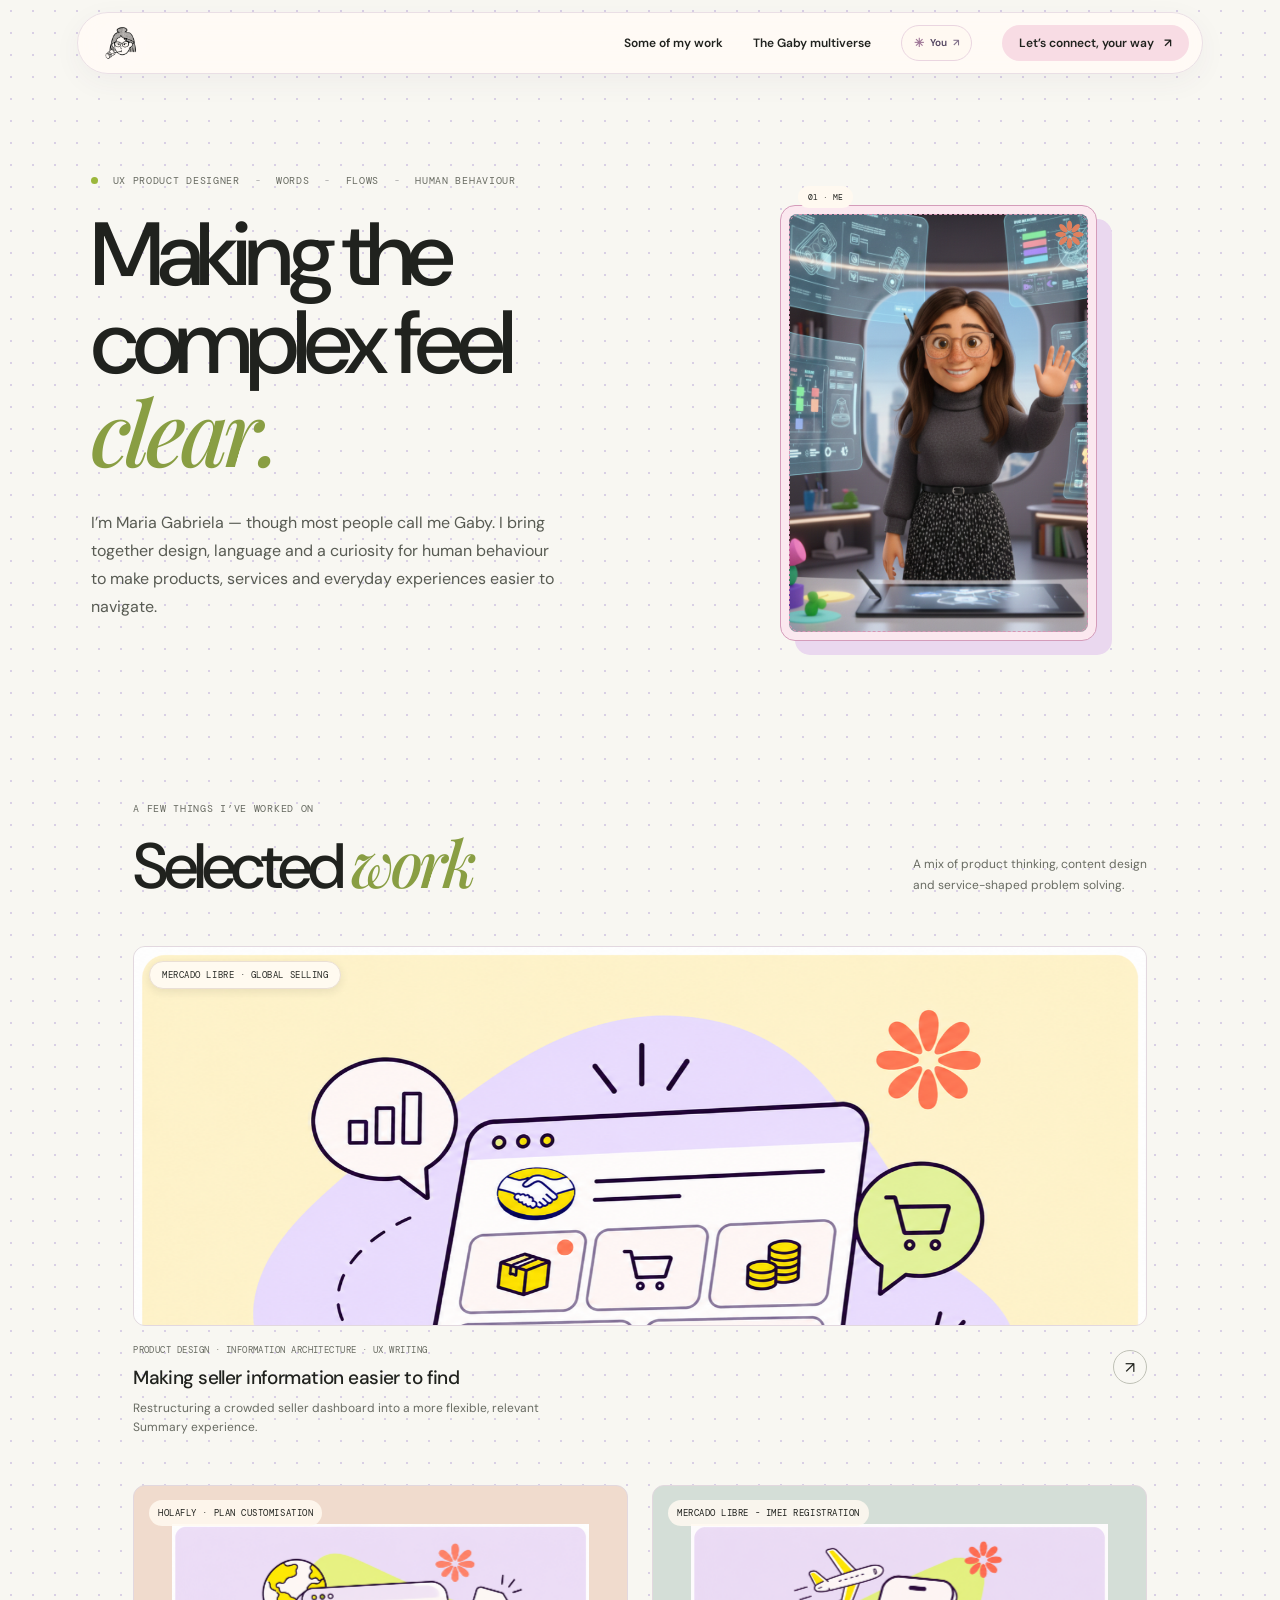
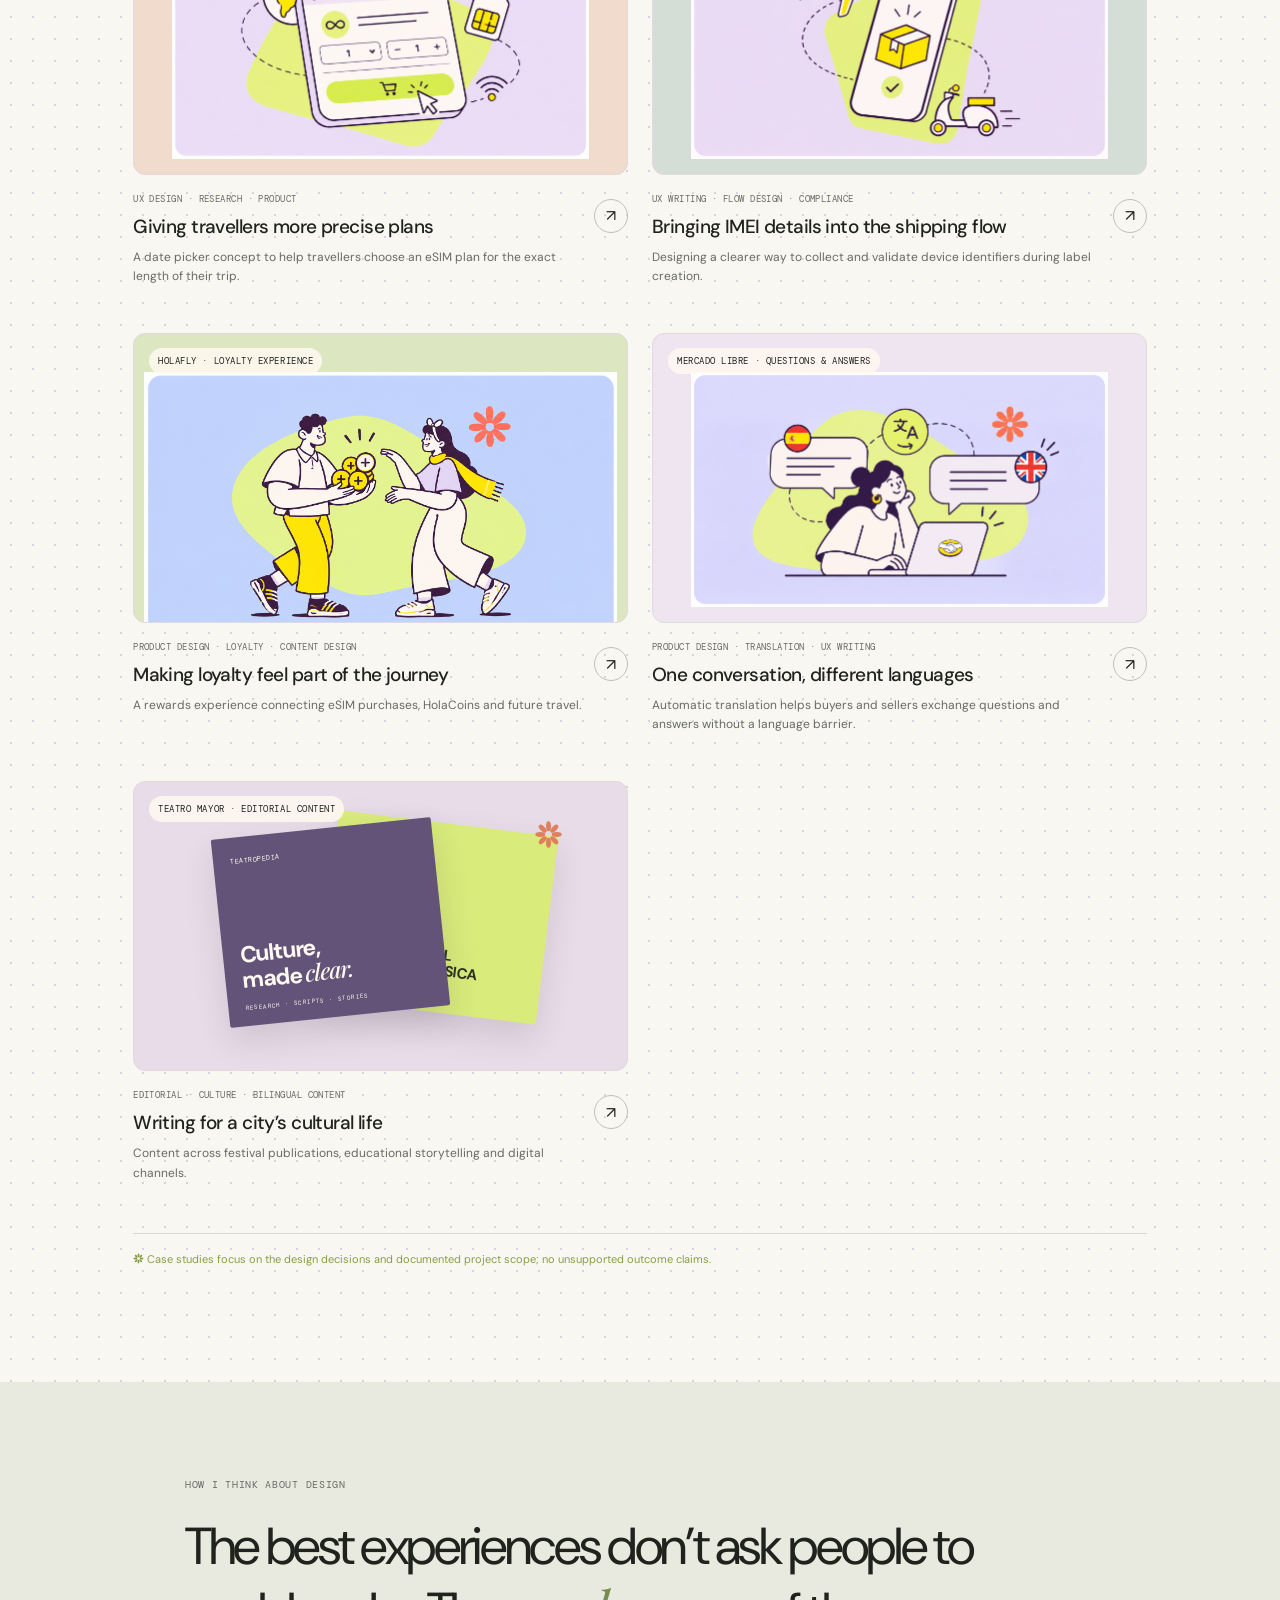
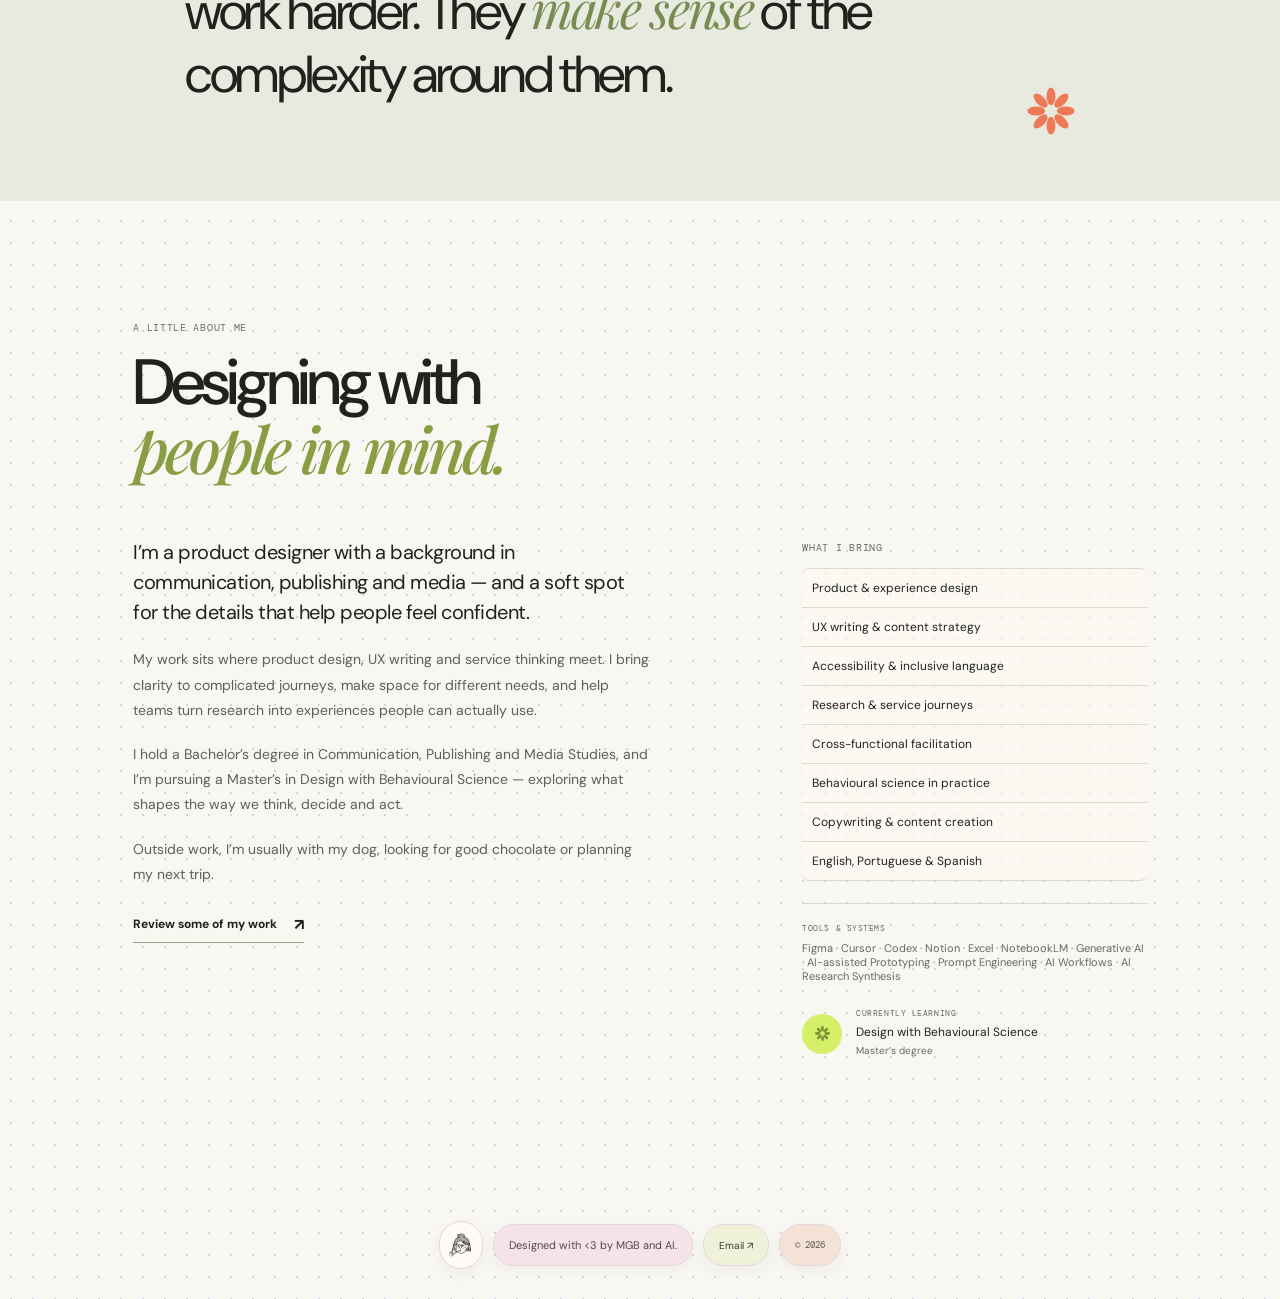
==== index.html @ 6daeef90 "Add files via upload" ====
<!doctype html>
<html lang="en">
<head>
  <meta charset="utf-8">
  <meta name="viewport" content="width=device-width, initial-scale=1">
  <meta name="theme-color" content="#f5f4ef">
  <meta name="description" content="A portfolio exploring thoughtful products, services and experiences through design, language and human behaviour.">
  <title>Maria Gabriela Bonilla Amador — Product Designer</title>
  <link rel="preconnect" href="https://fonts.googleapis.com">
  <link rel="preconnect" href="https://fonts.gstatic.com" crossorigin>
  <link href="https://fonts.googleapis.com/css2?family=DM+Mono:wght@400;500&family=DM+Sans:wght@400;500;600;700&family=Playfair+Display:ital,wght@0,500;0,600;1,500;1,600&display=swap" rel="stylesheet">
  <link rel="stylesheet" href="styles.css">
  <link rel="stylesheet" href="portfolio-overrides.css">
  <link rel="stylesheet" href="case-studies.css">
  <link rel="stylesheet" href="editorial.css">
  <link rel="stylesheet" href="visitor.css">
</head>
<body class="portfolio-page">
  <a class="skip-link" href="#main">Skip to content</a>
  <header class="site-header">
    <a class="wordmark wordmark-image" href="#top" aria-label="Portfolio home"><img src="assets/photo-notion.png" alt=""></a>
    <nav aria-label="Main navigation">
      <a href="#work">Some of my work</a>
      
      <a href="cv.html">The Gaby multiverse</a>
      <button class="visitor-name-control" id="visitor-name-control" type="button" aria-haspopup="dialog" aria-controls="visitor-name-dialog" aria-label="Change your cursor name, currently You"><span aria-hidden="true">✳</span><span id="visitor-name-nav">You</span><span class="visitor-edit-icon" aria-hidden="true">↗</span></button>
      <button class="nav-contact" type="button">Let’s connect, your way <span aria-hidden="true">↗</span></button>
    </nav>
  </header>

  <main id="main">
    <section class="hero" id="top" aria-labelledby="hero-title">
      <div class="hero-copy">
        <p class="eyebrow"><span class="status-dot"></span> UX product designer <span class="eyebrow-sep">-</span> Words <span class="eyebrow-sep">-</span> Flows <span class="eyebrow-sep">-</span> Human behaviour</p>
        <h1 id="hero-title">Making the<br>complex feel <em>clear.</em></h1>
        <p class="hero-intro">I’m Maria Gabriela — though most people call me Gaby. I bring together design, language and a curiosity for human behaviour to make products, services and everyday experiences easier to navigate.</p>
      </div>
      <div class="hero-art" role="button" aria-label="Reveal floating words across Gaby’s portrait" tabindex="0">
        <div class="portrait-frame"><img src="assets/profile.png" alt="Gaby, illustrated in her design workspace"><span class="portrait-word-layer" aria-hidden="true"></span><span class="portrait-index">01 · ME</span></div>
        <span class="portrait-spark"><svg class="flower-mark" viewBox="0 0 24 24" aria-hidden="true" focusable="false"><ellipse cx="12" cy="5.2" rx="2.05" ry="4.1"/><ellipse cx="12" cy="5.2" rx="2.05" ry="4.1" transform="rotate(45 12 12)"/><ellipse cx="12" cy="5.2" rx="2.05" ry="4.1" transform="rotate(90 12 12)"/><ellipse cx="12" cy="5.2" rx="2.05" ry="4.1" transform="rotate(135 12 12)"/><ellipse cx="12" cy="5.2" rx="2.05" ry="4.1" transform="rotate(180 12 12)"/><ellipse cx="12" cy="5.2" rx="2.05" ry="4.1" transform="rotate(225 12 12)"/><ellipse cx="12" cy="5.2" rx="2.05" ry="4.1" transform="rotate(270 12 12)"/><ellipse cx="12" cy="5.2" rx="2.05" ry="4.1" transform="rotate(315 12 12)"/></svg></span>
      </div>
    </section>

    <section class="work section-wrap" id="work" aria-labelledby="work-title">
      <div class="section-heading"><div><p class="eyebrow">A few things I’ve worked on</p><h2 id="work-title">Selected <em>work</em></h2></div><p class="section-note">A mix of product thinking, content design<br>and service-shaped problem solving.</p></div>
      <div class="project-grid">
        <div class="project-featured-wrap">
<div class="project-visual visual-meli"><span class="visual-label visual-label-meli">MERCADO LIBRE · GLOBAL SELLING</span><div class="summary-image-scroll" role="region" tabindex="0" aria-label="Scrollable preview of the Mercado Libre Summary dashboard"><img src="assets/previous-work/summary-new.png" alt="Illustration of a Mercado Libre seller dashboard and shipping summary" draggable="false"></div></div>
          <a class="project-card project-featured" href="summary.html" aria-label="Read the Summary in Global Selling case study">
            <div class="project-meta"><div><p class="project-type">PRODUCT DESIGN · INFORMATION ARCHITECTURE · UX WRITING</p><h3>Making seller information easier to find</h3></div><span class="arrow-circle" aria-hidden="true">↗</span></div>
            <p class="project-summary">Restructuring a crowded seller dashboard into a more flexible, relevant Summary experience.</p>
          </a>
        </div>
        <a class="project-card" href="date-picker.html" aria-label="Read the Holafly date picker case study">
          <div class="project-visual visual-2 project-image"><span class="visual-label">HOLAFLY · PLAN CUSTOMISATION</span><img src="assets/previous-work/date-picker-new.png" alt="Holafly date picker concept with flexible trip length selection"></div>
          <div class="project-meta"><div><p class="project-type">UX DESIGN · RESEARCH · PRODUCT</p><h3>Giving travellers more precise plans</h3></div><span class="arrow-circle" aria-hidden="true">↗</span></div>
          <p class="project-summary">A date picker concept to help travellers choose an eSIM plan for the exact length of their trip.</p>
        </a>
        <a class="project-card" href="imei-registration.html" aria-label="Read the IMEI registration case study">
          <div class="project-visual visual-3 project-image"><span class="visual-label">MERCADO LIBRE - IMEI REGISTRATION</span><img src="assets/previous-work/envios-en-movimiento-ux-writing.png" alt="Illustration of a Mercado Libre shipment moving by plane and scooter"></div>
          <div class="project-meta"><div><p class="project-type">UX WRITING · FLOW DESIGN · COMPLIANCE</p><h3>Bringing IMEI details into the shipping flow</h3></div><span class="arrow-circle" aria-hidden="true">↗</span></div>
          <p class="project-summary">Designing a clearer way to collect and validate device identifiers during label creation.</p>
        </a>
        <a class="project-card" href="travel-club.html" aria-label="Read the Holafly Travel Club case study">
<div class="project-visual visual-4 project-image"><span class="visual-label">HOLAFLY · LOYALTY EXPERIENCE</span><img src="assets/previous-work/loyalty-program-new.png" alt="Holafly Travel Club loyalty experience"></div>
          <div class="project-meta"><div><p class="project-type">PRODUCT DESIGN · LOYALTY · CONTENT DESIGN</p><h3>Making loyalty feel part of the journey</h3></div><span class="arrow-circle" aria-hidden="true">↗</span></div>
          <p class="project-summary">A rewards experience connecting eSIM purchases, HolaCoins and future travel.</p>
        </a>
        <a class="project-card" href="questions.html" aria-label="Read the Mercado Libre Questions and Answers case study"><div class="project-visual visual-5 project-image"><span class="visual-label">MERCADO LIBRE · QUESTIONS &amp; ANSWERS</span><img src="assets/previous-work/questions-new.png" alt="Illustration of a multilingual Mercado Libre conversation"></div><div class="project-meta"><div><p class="project-type">PRODUCT DESIGN · TRANSLATION · UX WRITING</p><h3>One conversation, different languages</h3></div><span class="arrow-circle" aria-hidden="true">↗</span></div><p class="project-summary">Automatic translation helps buyers and sellers exchange questions and answers without a language barrier.</p></a>
        <a class="project-card" href="teatro-mayor.html" aria-label="Read the Teatro Mayor editorial and publications case study">
          <div class="project-visual visual-editorial project-image"><span class="visual-label">TEATRO MAYOR · EDITORIAL CONTENT</span><div class="editorial-stack"><div class="editorial-page page-back"><span>V BOGOTÁ</span><b>FESTIVAL<br>INTERNACIONAL<br>DE MÚSICA CLÁSICA</b><small>BOGOTÁ · 2021</small></div><div class="editorial-page page-front"><span>TEATROPEDIA</span><strong>Culture,<br>made <em>clear.</em></strong><small>RESEARCH · SCRIPTS · STORIES</small></div></div><span class="editorial-spark"><svg class="flower-mark" viewBox="0 0 24 24" aria-hidden="true" focusable="false"><ellipse cx="12" cy="5.2" rx="2.05" ry="4.1"/><ellipse cx="12" cy="5.2" rx="2.05" ry="4.1" transform="rotate(45 12 12)"/><ellipse cx="12" cy="5.2" rx="2.05" ry="4.1" transform="rotate(90 12 12)"/><ellipse cx="12" cy="5.2" rx="2.05" ry="4.1" transform="rotate(135 12 12)"/><ellipse cx="12" cy="5.2" rx="2.05" ry="4.1" transform="rotate(180 12 12)"/><ellipse cx="12" cy="5.2" rx="2.05" ry="4.1" transform="rotate(225 12 12)"/><ellipse cx="12" cy="5.2" rx="2.05" ry="4.1" transform="rotate(270 12 12)"/><ellipse cx="12" cy="5.2" rx="2.05" ry="4.1" transform="rotate(315 12 12)"/></svg></span></div>
          <div class="project-meta"><div><p class="project-type">EDITORIAL · CULTURE · BILINGUAL CONTENT</p><h3>Writing for a city’s cultural life</h3></div><span class="arrow-circle" aria-hidden="true">↗</span></div>
          <p class="project-summary">Content across festival publications, educational storytelling and digital channels.</p>
        </a>
      </div>
      <p class="work-footnote"><span><svg class="flower-mark" viewBox="0 0 24 24" aria-hidden="true" focusable="false"><ellipse cx="12" cy="5.2" rx="2.05" ry="4.1"/><ellipse cx="12" cy="5.2" rx="2.05" ry="4.1" transform="rotate(45 12 12)"/><ellipse cx="12" cy="5.2" rx="2.05" ry="4.1" transform="rotate(90 12 12)"/><ellipse cx="12" cy="5.2" rx="2.05" ry="4.1" transform="rotate(135 12 12)"/><ellipse cx="12" cy="5.2" rx="2.05" ry="4.1" transform="rotate(180 12 12)"/><ellipse cx="12" cy="5.2" rx="2.05" ry="4.1" transform="rotate(225 12 12)"/><ellipse cx="12" cy="5.2" rx="2.05" ry="4.1" transform="rotate(270 12 12)"/><ellipse cx="12" cy="5.2" rx="2.05" ry="4.1" transform="rotate(315 12 12)"/></svg> Case studies focus on the design decisions and documented project scope; no unsupported outcome claims.</p>
    </section>

    <section class="manifesto" aria-label="Design approach"><div class="manifesto-inner"><p class="eyebrow">How I think about design</p><p class="manifesto-quote">The best experiences don’t ask people to work harder. They <em>make sense</em> of the complexity around them.</p><div class="manifesto-mark"><svg class="flower-mark" viewBox="0 0 24 24" aria-hidden="true" focusable="false"><ellipse cx="12" cy="5.2" rx="2.05" ry="4.1"/><ellipse cx="12" cy="5.2" rx="2.05" ry="4.1" transform="rotate(45 12 12)"/><ellipse cx="12" cy="5.2" rx="2.05" ry="4.1" transform="rotate(90 12 12)"/><ellipse cx="12" cy="5.2" rx="2.05" ry="4.1" transform="rotate(135 12 12)"/><ellipse cx="12" cy="5.2" rx="2.05" ry="4.1" transform="rotate(180 12 12)"/><ellipse cx="12" cy="5.2" rx="2.05" ry="4.1" transform="rotate(225 12 12)"/><ellipse cx="12" cy="5.2" rx="2.05" ry="4.1" transform="rotate(270 12 12)"/><ellipse cx="12" cy="5.2" rx="2.05" ry="4.1" transform="rotate(315 12 12)"/></svg></div></div></section>

    <section class="about section-wrap" id="about" aria-labelledby="about-title">
      <div class="about-top"><p class="eyebrow">A little about me</p><h2 id="about-title">Designing with<br><em>people in mind.</em></h2></div>
      <div class="about-content"><div class="about-copy"><p class="about-lead">I’m a product designer with a background in communication, publishing and media — and a soft spot for the details that help people feel confident.</p><p>My work sits where product design, UX writing and service thinking meet. I bring clarity to complicated journeys, make space for different needs, and help teams turn research into experiences people can actually use.</p><p>I hold a Bachelor’s degree in Communication, Publishing and Media Studies, and I’m pursuing a Master’s in Design with Behavioural Science — exploring what shapes the way we think, decide and act.</p><p>Outside work, I’m usually with my dog, looking for good chocolate or planning my next trip.</p><a class="text-link" href="#work">Review some of my work <span aria-hidden="true">↗</span></a></div><div class="about-aside"><p class="eyebrow">What I bring</p><ul><li>Product &amp; experience design</li><li>UX writing &amp; content strategy</li><li>Accessibility &amp; inclusive language</li><li>Research &amp; service journeys</li><li>Cross-functional facilitation</li><li>Behavioural science in practice</li><li>Copywriting &amp; content creation</li><li>English, Portuguese &amp; Spanish</li></ul><div class="toolkit"><span class="eyebrow">Tools &amp; systems</span><p>Figma · Cursor · Codex · Notion · Excel · NotebookLM · Generative AI · AI-assisted Prototyping · Prompt Engineering · AI Workflows · AI Research Synthesis</p></div><div class="education-note"><span class="education-icon"><svg class="flower-mark" viewBox="0 0 24 24" aria-hidden="true" focusable="false"><ellipse cx="12" cy="5.2" rx="2.05" ry="4.1"/><ellipse cx="12" cy="5.2" rx="2.05" ry="4.1" transform="rotate(45 12 12)"/><ellipse cx="12" cy="5.2" rx="2.05" ry="4.1" transform="rotate(90 12 12)"/><ellipse cx="12" cy="5.2" rx="2.05" ry="4.1" transform="rotate(135 12 12)"/><ellipse cx="12" cy="5.2" rx="2.05" ry="4.1" transform="rotate(180 12 12)"/><ellipse cx="12" cy="5.2" rx="2.05" ry="4.1" transform="rotate(225 12 12)"/><ellipse cx="12" cy="5.2" rx="2.05" ry="4.1" transform="rotate(270 12 12)"/><ellipse cx="12" cy="5.2" rx="2.05" ry="4.1" transform="rotate(315 12 12)"/></svg></span><div class="education-copy"><span class="eyebrow">Currently learning</span><p>Design with Behavioural Science<br><small>Master’s degree</small></p></div></div></div></div>
    </section>

  </main>
  <footer class="site-footer"><a class="wordmark wordmark-image" href="#top" aria-label="Gaby Bonilla home"><img src="assets/photo-notion.png" alt=""></a><p>Designed with &lt;3 by MGB and AI.</p><div class="footer-links"><a href="mailto:gabonilla1594@gmail.com">Email ↗</a></div><span class="copyright">© 2026</span></footer>
  <dialog class="visitor-name-dialog" id="visitor-name-dialog" aria-labelledby="visitor-name-title">
    <button class="visitor-dialog-close" type="button" aria-label="Close name settings">×</button>
    <p class="eyebrow">Make this space yours</p><h2 id="visitor-name-title">What should your cursor say?</h2>
    <form id="visitor-name-form">
      <label for="visitor-name-input">Name or nickname</label>
      <input id="visitor-name-input" name="visitorName" type="text" maxlength="24" autocomplete="nickname" placeholder="You">
      <p class="visitor-name-note" id="visitor-name-note">This name is saved only in this browser. Other visitors won’t see it.</p>
      <div class="visitor-dialog-actions"><button class="visitor-reset" id="visitor-name-reset" type="button">Use “You”</button><button class="visitor-save" type="submit">Save name <span aria-hidden="true">↗</span></button></div>
    </form>
  </dialog>
  <div class="visitor-cursor-trail" id="visitor-cursor-trail" aria-hidden="true"></div>
  <div class="visitor-cursor" id="visitor-cursor" aria-hidden="true">
    <svg class="visitor-cursor-spark" viewBox="0 0 24 28" focusable="false"><path d="M3.5 2v20l5.2-5.1 3.6 8.1 3.3-1.5-3.5-7.9 7.7-.4L3.5 2Z"/></svg>
    <svg class="visitor-cursor-hand" viewBox="0 0 24 28" focusable="false" aria-hidden="true"><path d="M8.1 13.2V4.5a1.9 1.9 0 0 1 3.8 0v6.2a1.8 1.8 0 0 1 3 .9 1.8 1.8 0 0 1 2.8 1.2 1.8 1.8 0 0 1 2.8 1.5v3.1a7.3 7.3 0 0 1-7.3 7.3h-2.1a6.5 6.5 0 0 1-5.6-3.2l-3-5a1.8 1.8 0 0 1 3-1.9l2.6 3.1v-4.5Z"/></svg>
    <span class="visitor-cursor-label" id="visitor-cursor-label">You</span>
  </div>
  <script src="contact-hub.js" defer></script><script src="visitor-cursor.js" defer></script>
  <script src="portrait-notes.js" defer></script>
</body>
</html>
---- styles.css ----
:root{--paper:#f5f4ef;--ink:#20221e;--muted:#686b62;--line:#d9d9d0;--lime:#d6ef69;--orange:#ed7956;--serif:'Playfair Display',Georgia,serif;--sans:'DM Sans',Arial,sans-serif;--mono:'DM Mono',monospace}*{box-sizing:border-box}html{scroll-behavior:smooth}body{margin:0;background:var(--paper);color:var(--ink);font-family:var(--sans);-webkit-font-smoothing:antialiased}a{color:inherit;text-decoration:none}.skip-link{position:absolute;top:-60px;left:20px;background:var(--ink);color:white;padding:12px;z-index:9}.skip-link:focus{top:12px}.site-header{height:84px;padding:0 7.1%;display:flex;align-items:center;justify-content:space-between;border-bottom:1px solid var(--line)}.wordmark{font-size:27px;font-weight:700;letter-spacing:-2px}.wordmark span{color:#9bb73b}.site-header nav{display:flex;gap:40px;align-items:center;font-size:12px;font-weight:600}.site-header nav a{transition:opacity .2s}.site-header nav a:hover,.footer-links a:hover{opacity:.58}.nav-contact{border:1px solid var(--ink);border-radius:30px;padding:11px 17px}.nav-contact span{margin-left:7px}.hero{min-height:660px;padding:106px 7.1% 0;position:relative;display:grid;grid-template-columns:1.05fr .95fr;align-items:center;overflow:hidden}.hero-copy{position:relative;z-index:2;padding-bottom:64px}.eyebrow{font:10px var(--mono);letter-spacing:.07em;text-transform:uppercase;margin:0 0 24px;color:var(--muted)}.status-dot{display:inline-block;width:7px;height:7px;border-radius:50%;background:#9bb73b;margin:0 8px 0 0}.eyebrow-sep{margin:0 8px;color:#aaa}.hero h1{font-weight:500;font-size:clamp(58px,7vw,100px);line-height:.98;letter-spacing:-.07em;margin:0 0 28px}.hero h1 em,.section-heading h2 em,.about h2 em,.contact h2 em{font-family:var(--serif);font-weight:500;letter-spacing:-.06em}.hero h1 em{color:#899e43}.hero-intro{max-width:470px;font-size:16px;line-height:1.75;color:#585b53;margin:0 0 29px}.text-link{font-size:12px;font-weight:700;border-bottom:1px solid #9ca087;padding-bottom:7px;display:inline-flex;gap:17px;align-items:center}.text-link span{font-size:16px}.hero-art{width:min(100%,460px);aspect-ratio:1;justify-self:end;position:relative;margin:0 4% 42px 0}.art-orbit{position:absolute;border:1px solid #c6c9ae;border-radius:50%;inset:9%;transform:rotate(-33deg) scaleY(.72)}.orbit-two{inset:9%;transform:rotate(48deg) scaleY(.72);border-color:#b0bc8b}.art-core{position:absolute;left:50%;top:50%;transform:translate(-50%,-50%);width:190px;height:190px;border-radius:50%;background:var(--lime);display:flex;flex-direction:column;align-items:center;justify-content:center;font:13px var(--mono);line-height:1.8;box-shadow:0 15px 45px #aab75b33}.art-core span:nth-child(2){font-size:18px;color:#71812e}.art-tag{position:absolute;font:9px var(--mono);background:var(--paper);padding:8px 10px;border:1px solid var(--line);z-index:2}.tag-a{top:14%;left:12%}.tag-b{right:4%;top:40%}.tag-c{bottom:13%;left:20%}.art-spark{position:absolute;color:var(--orange);font-size:30px}.spark-a{top:19%;right:23%}.spark-b{bottom:25%;right:16%;color:#899e43;font-size:21px}.hero-bottom{position:absolute;bottom:0;left:7.1%;right:7.1%;height:53px;border-top:1px solid var(--line);display:flex;justify-content:space-between;align-items:center;font:9px var(--mono);text-transform:uppercase;letter-spacing:.04em;color:var(--muted)}.hero-bottom b{color:var(--orange);font-size:16px;vertical-align:-2px}.section-wrap{padding-left:10.4%;padding-right:10.4%}.work{padding-top:118px;padding-bottom:116px}.section-heading{display:flex;justify-content:space-between;align-items:end;margin-bottom:47px}.section-heading .eyebrow{margin-bottom:14px}.section-heading h2,.about h2{font-size:clamp(42px,5vw,66px);letter-spacing:-.065em;line-height:1.02;font-weight:500;margin:0}.section-heading h2 em{color:#899e43}.section-note{font-size:12px;line-height:1.7;color:var(--muted);margin:0 0 4px}.project-grid{display:grid;grid-template-columns:repeat(2,minmax(0,1fr));gap:47px 24px}.project-card{display:block;min-width:0}.project-featured{grid-column:auto}.project-visual{height:290px;position:relative;overflow:hidden;border-radius:3px;transition:transform .35s}.project-card:hover .project-visual{transform:translateY(-4px)}.project-featured .project-visual{height:380px}.visual-1{background:#dce7c1}.visual-2{background:#e7c6aa}.visual-3{background:#c5d3cb}.visual-label{position:absolute;top:20px;left:22px;font:9px var(--mono);letter-spacing:.06em;z-index:3}.visual-window{position:absolute;width:57%;height:70%;top:17%;left:21%;background:#faf9f4;border:1px solid #d5d8ca;box-shadow:0 20px 55px #47503d26;transform:rotate(-3deg)}.window-top{height:28px;background:#f0f0e9;border-bottom:1px solid #deded6;display:flex;align-items:center;gap:5px;padding:0 10px}.window-top i{width:5px;height:5px;border-radius:50%;background:#c9c9bc}.window-top span{margin-left:auto;font:8px var(--mono);color:#85877b}.window-content{padding:34px 12%;}.window-line{height:7px;background:#d4d9c3;width:85%;margin-bottom:9px}.window-line.short{width:35%;height:5px;background:#9bac76}.window-line.medium{width:65%}.window-button{width:75px;height:21px;background:#a7bc60;margin-top:18px}.visual-sticker{position:absolute;right:-45px;bottom:4px;background:var(--orange);padding:15px 22px;font:italic 14px var(--serif);line-height:1.3;transform:rotate(7deg)}.visual-2{background:#e9d4b9}.journey-path{position:absolute;top:39%;left:9%;right:9%;display:flex;justify-content:space-between;align-items:center;font:12px var(--mono);z-index:2}.journey-path b{font-size:24px;font-weight:400;color:#9c634a}.path-orb{position:absolute;border-radius:50%;border:1px solid #ba866a}.orb-1{width:115px;height:115px;left:11%;top:22%}.orb-2{width:157px;height:157px;left:41%;top:12%;background:#e4ad82aa}.orb-3{width:95px;height:95px;right:9%;top:26%;background:#d7a17f44}.path-caption{position:absolute;left:40%;bottom:12%;font:italic 16px var(--serif);line-height:1.4}.visual-3{background:#cad9d1}.quote-card{position:absolute;left:24%;top:13%;height:74%;width:53%;background:#f5f3e9;padding:28px 34px;box-shadow:0 15px 35px #34473c22;transform:rotate(3deg)}.quote-mark{font:48px var(--serif);color:#e27656;line-height:.6}.quote-card p{font-size:24px;line-height:1.03;letter-spacing:-.04em;margin:14px 0 20px}.quote-card em{font-family:var(--serif);color:#788b52}.quote-foot{font:7px var(--mono);letter-spacing:.05em}.visual-flower{position:absolute;right:10%;top:15%;font-size:44px;color:#e27656}.project-meta{display:flex;justify-content:space-between;align-items:center;padding-top:18px}.project-type{font:9px var(--mono);letter-spacing:.05em;color:var(--muted);margin:0 0 9px}.project-meta h3{font-size:19px;font-weight:500;letter-spacing:-.03em;margin:0}.arrow-circle{border:1px solid #bfc1b6;border-radius:50%;width:34px;height:34px;display:grid;place-items:center;font-size:16px;transition:background .2s,color .2s}.project-card:hover .arrow-circle{background:var(--ink);color:white}.project-summary{font-size:12px;line-height:1.6;color:var(--muted);max-width:450px;margin:9px 0 0}.work-footnote{border-top:1px solid var(--line);padding-top:18px;margin:50px 0 0;font-size:11px;color:var(--muted)}.work-footnote span{color:#899e43;margin-right:8px}.manifesto{background:#e8eadf;padding:96px 10.4%}.manifesto-inner{max-width:910px;margin:auto;position:relative}.manifesto .eyebrow{margin-bottom:24px}.manifesto-quote{font-size:clamp(29px,4.1vw,52px);line-height:1.2;letter-spacing:-.045em;max-width:800px;margin:0}.manifesto-quote em{font-family:var(--serif);color:#788b52}.manifesto-mark{position:absolute;right:2%;bottom:-32px;color:var(--orange);font-size:52px}.about{padding-top:120px;padding-bottom:132px}.about-top .eyebrow{margin-bottom:16px}.about h2{margin-bottom:52px}.about h2 em{color:#899e43}.about-content{display:grid;grid-template-columns:1.2fr .8fr;gap:15%}.about-copy{max-width:555px}.about-copy p{font-size:14px;line-height:1.8;color:#5d6057;margin:0 0 19px}.about-copy .about-lead{font-size:20px;line-height:1.5;letter-spacing:-.025em;color:var(--ink);margin-bottom:20px}.about-copy .text-link{margin-top:8px}.about-aside>.eyebrow{margin:4px 0 14px}.about-aside ul{padding:0;margin:0;list-style:none}.about-aside li{border-top:1px solid var(--line);padding:11px 0;font-size:12px}.about-aside li:last-child{border-bottom:1px solid var(--line)}.education-note{display:flex;align-items:center;gap:14px;margin-top:25px}.education-icon{width:40px;height:40px;border-radius:50%;background:var(--lime);display:grid;place-items:center;color:#7d9234}.education-note .eyebrow{font-size:8px;margin:0 0 5px}.education-note p{font-size:12px;line-height:1.5;margin:0}.education-note small{font-size:10px;color:var(--muted)}.contact{background:#272a24;color:#f5f4ef;padding:100px 10.4%;overflow:hidden}.contact-inner{max-width:910px;margin:auto;position:relative}.contact .eyebrow{color:#c4c7b8;margin-bottom:20px}.contact h2{font-size:clamp(55px,7.5vw,96px);line-height:.96;letter-spacing:-.07em;font-weight:500;margin:0 0 36px}.contact h2 em{color:var(--lime)}.contact-button{display:inline-flex;align-items:center;gap:30px;background:var(--lime);color:#25281f;border-radius:30px;padding:14px 19px;font-size:12px;font-weight:700}.contact-button span{font-size:17px}.contact-scribble{position:absolute;right:5%;top:8%;font-size:180px;color:#41483a}.site-footer{height:93px;padding:0 7.1%;display:flex;align-items:center;justify-content:space-between;background:#272a24;color:#eee;border-top:1px solid #494b43}.site-footer .wordmark{font-size:22px}.site-footer .wordmark span{color:var(--lime)}.site-footer p{font-size:10px;color:#b7baae}.footer-links{display:flex;gap:24px;font-size:10px}.copyright{font:9px var(--mono);color:#b7baae}
@media(max-width:760px){.site-header{height:70px;padding:0 6%}.site-header nav{gap:19px;font-size:10px}.site-header nav a:nth-child(2){display:none}.nav-contact{padding:9px 12px}.hero{padding:77px 6% 0;min-height:auto;grid-template-columns:1fr}.hero-copy{padding-bottom:0}.hero h1{font-size:clamp(58px,13vw,88px)}.hero-intro{font-size:14px;max-width:440px}.hero-art{width:min(78vw,380px);justify-self:center;margin:42px 0 54px}.art-core{width:145px;height:145px;font-size:11px}.hero-bottom{left:6%;right:6%;font-size:7px}.hero-bottom span:nth-child(2){display:none}.section-wrap{padding-left:6%;padding-right:6%}.work{padding-top:84px;padding-bottom:82px}.section-heading{align-items:start;gap:20px;flex-direction:column;margin-bottom:31px}.section-heading h2,.about h2{font-size:51px}.section-note br{display:none}.project-grid{grid-template-columns:1fr;gap:36px}.project-featured{grid-column:auto}.project-visual,.project-featured .project-visual{height:270px}.visual-window{width:68%;left:16%}.manifesto{padding:75px 7%}.manifesto-quote{font-size:34px}.manifesto-mark{font-size:38px;bottom:-45px}.about{padding-top:82px;padding-bottom:88px}.about h2{margin-bottom:34px}.about-content{grid-template-columns:1fr;gap:46px}.about-copy .about-lead{font-size:18px}.contact{padding:78px 7%}.contact h2{font-size:67px}.contact-scribble{font-size:110px;right:-7%;top:25%}.site-footer{height:auto;min-height:100px;padding:20px 6%;display:grid;grid-template-columns:1fr 1fr;gap:15px}.site-footer p{grid-column:1;grid-row:2;margin:0}.footer-links{grid-column:2;grid-row:1;justify-content:flex-end}.copyright{grid-column:2;grid-row:2;text-align:right}}@media(max-width:380px){.site-header nav{gap:12px}.site-header nav a:first-child{display:none}.hero-bottom span:last-child{display:none}.project-visual,.project-featured .project-visual{height:235px}.quote-card{padding:22px}.quote-card p{font-size:20px}.site-footer p{font-size:9px}}
@media(prefers-reduced-motion:reduce){html{scroll-behavior:auto}*,*::before,*::after{transition:none!important}}

/* Keep the learning note's icon and copy in separate, predictable columns. */
#about .education-note{display:grid;grid-template-columns:40px minmax(0,1fr);align-items:center;gap:14px;width:100%;min-width:0}
#about .education-icon{width:40px;height:40px;flex:none;display:grid;place-items:center}
#about .education-icon .flower-mark{display:block;width:17px;height:17px;fill:currentColor}
#about .education-copy{min-width:0}
#about .education-copy .eyebrow{display:block;white-space:normal}
#about .education-copy p{overflow-wrap:normal;word-break:normal}
@media(max-width:900px){#about .education-note{grid-template-columns:40px minmax(0,1fr);gap:12px}#about .education-copy p{max-width:34ch}}
@media(max-width:500px){#about .education-note{grid-template-columns:40px minmax(0,1fr);gap:12px}#about .education-copy p{font-size:13px;line-height:1.5}#about .education-copy p br{display:none}}
---- portfolio-overrides.css ----
.visual-meli{background:#e9e9e5;display:flex;align-items:center;justify-content:center;padding:36px 8% 20px}.visual-meli img{width:100%;height:100%;object-fit:contain;object-position:top center;box-shadow:0 15px 35px #25271b16}.visual-4{background:#dce7c1;display:grid;place-items:center}.club-card{width:62%;height:65%;background:#f8f7f0;border-radius:5px;padding:23px 26px;display:flex;flex-direction:column;box-shadow:0 18px 45px #535a3a22;transform:rotate(-3deg)}.club-card>span{font:8px var(--mono);letter-spacing:.06em}.club-card strong{font-size:25px;letter-spacing:-.05em;margin:auto 0 2px}.club-card strong i{font-style:normal;color:#9bb73b}.club-card small{font-size:10px;color:var(--muted)}.club-card>b{margin-top:17px;border-top:1px solid var(--line);padding-top:12px;font-size:9px}.journey-highlight{position:relative;background:#f1e0cd;border-radius:50%;padding:20px 15px;z-index:2}.toolkit{border-top:1px solid var(--line);padding-top:19px;margin-top:22px}.toolkit .eyebrow{display:block;font-size:8px;margin:0 0 8px}.toolkit p{font-size:11px;color:var(--muted);margin:0}@media(max-width:760px){.visual-meli{padding:28px 5% 12px}.club-card{width:75%;height:66%;padding:18px}.club-card strong{font-size:20px}}
.wordmark-image{display:inline-flex;align-items:center;justify-content:center;width:48px;height:48px;overflow:hidden;border-radius:50%}
.wordmark-image img{display:block;width:100%;height:100%;object-fit:cover;mix-blend-mode:multiply}
@media(max-width:760px){.wordmark-image{width:42px;height:42px}}
.hero-art[role="button"]:focus-visible{outline:2px solid #b59ecb;outline-offset:6px;border-radius:10px}

.visual-meli .visual-label-meli{top:14px;left:15px;z-index:4;padding:7px 12px;border:1px solid #eadfd5;border-radius:999px;background:#fffaf0;color:#292b27;box-shadow:0 3px 10px #25271b18}

.portrait-word-layer{position:absolute;inset:8px;z-index:2;overflow:hidden;border-radius:8px;pointer-events:none}
.portrait-word-pop{position:absolute;display:inline-block;max-width:calc(100% - 16px);padding:3px 5px;border:1px solid #ffffffaa;border-radius:5px;font:9px/1.1 var(--mono);letter-spacing:.01em;white-space:nowrap;box-shadow:0 2px 8px #302a3214;opacity:0;transform:translate(-50%,-50%) scale(.82);animation:portrait-word-arrive .28s ease-out forwards;pointer-events:none}
.portrait-word-pop.lilac{background:#eee5f7;color:#685678}.portrait-word-pop.peach{background:#f8e3d9;color:#8b5f52}.portrait-word-pop.butter{background:#f7efcf;color:#756539}.portrait-word-pop.mint{background:#e2eee2;color:#526f59}.portrait-word-pop.rose{background:#f5e2eb;color:#845a70}
.portrait-word-pop.is-fading{opacity:0;transform:translate(calc(-50% + var(--drift-x)),calc(-50% + var(--drift-y))) scale(.92);transition:opacity .38s ease,transform .38s ease}
@keyframes portrait-word-arrive{to{opacity:1;transform:translate(-50%,-50%) scale(1)}}
@media(prefers-reduced-motion:reduce){.portrait-word-pop{animation:none;opacity:1;transform:translate(-50%,-50%)}.portrait-word-pop.is-fading{transition:opacity .15s ease}}

/* Pull Selected work closer to the hero while preserving a calm section opening. */
.work{padding-top:68px}
@media(max-width:760px){.work{padding-top:54px}}


.project-featured-wrap{grid-column:1/-1;min-width:0}
.project-featured-wrap .project-featured{grid-column:auto}
.project-featured-wrap>.project-visual.visual-meli{padding:0;display:block}
.summary-image-scroll{position:absolute;inset:0;overflow-y:auto;overflow-x:hidden;overscroll-behavior:contain;-webkit-overflow-scrolling:touch;scroll-behavior:smooth;scrollbar-width:thin;scrollbar-color:#b7a8bc #ffffff35}
.summary-image-scroll img{display:block;width:100%;height:auto;object-fit:contain;object-position:top center;box-shadow:none;user-select:none}
.summary-image-scroll::-webkit-scrollbar{width:7px}
.summary-image-scroll::-webkit-scrollbar-track{background:#ffffff35}
.summary-image-scroll::-webkit-scrollbar-thumb{background:#b7a8bc99;border:2px solid transparent;border-radius:999px;background-clip:padding-box}
@media(prefers-reduced-motion:reduce){.summary-image-scroll{scroll-behavior:auto}}
.project-featured-wrap>.project-visual{height:380px}
@media(max-width:760px){.project-featured-wrap>.project-visual{height:270px}}
.visual-5{background:#eee5f0}
.site-footer .wordmark-image{width:44px;height:44px;flex:0 0 44px;background:#fffaf2;border:1px solid #e4dbe3}

/* Eight-petal flower motif replacing the former Claude burst marks. */
.flower-mark{display:inline-block;width:1em;height:1em;overflow:visible;fill:currentColor;vertical-align:-.12em;flex:none}
.manifesto-mark .flower-mark,.portrait-spark .flower-mark,.editorial-spark .flower-mark,.editorial-flower .flower-mark,.cv-card-spark .flower-mark{display:block}
.cv-language-icon .flower-mark{width:1em;height:1em}
---- case-studies.css ----
.case-page{background-color:#f8f7f2;background-image:radial-gradient(#d9d0e5 1px,transparent 1.2px);background-size:22px 22px;background-position:0 0}.case-page .site-header{position:sticky;top:12px;z-index:10;width:min(1140px,88%);height:62px;margin:12px auto 0;padding:0 13px 0 20px;border:1px solid #eadfe5;border-radius:40px;background:#fffaf6ed;backdrop-filter:blur(14px);box-shadow:0 8px 28px #5541590d}.case-page .site-header nav{gap:30px}.case-page .nav-contact{border:0;background:#f8dce4}.case-page .wordmark{font-size:22px}.case-intro{width:min(960px,82%);margin:130px auto 100px;position:relative}.back-link{display:inline-block;font-size:11px;font-weight:600;margin-bottom:62px;color:#686b62}.back-link:hover{color:#8c668a}.case-intro .eyebrow{margin-bottom:18px}.case-intro h1{font-size:clamp(58px,8.5vw,104px);line-height:.96;letter-spacing:-.075em;font-weight:500;margin:0;max-width:780px}.case-intro h1 em,.case-heading h2 em,.case-end h2 em{font-family:var(--serif);font-weight:500;color:#8d759e}.case-intro-text{font-size:15px;line-height:1.7;color:var(--muted);max-width:520px;margin:25px 0 38px}.case-index{display:flex;gap:10px;flex-wrap:wrap}.case-index a{border:1px solid #dcd4dc;background:#fffaf4;border-radius:24px;padding:10px 14px;font:10px var(--mono);transition:transform .2s,background .2s}.case-index a:hover{transform:translateY(-3px);background:#f8dce4}.case-index span{font:600 10px var(--sans);margin-left:9px}.case-study{width:min(1050px,84%);margin:0 auto 110px;padding:54px 5.4% 62px;background:#fffdf9;border:1px solid #e2dbe2;border-radius:18px;box-shadow:0 18px 56px #4339500c;position:relative;scroll-margin-top:95px}.case-study:before{content:"";position:absolute;inset:9px;border:1px dashed #e4c5d4;border-radius:12px;pointer-events:none}.case-heading{display:grid;grid-template-columns:1.08fr .72fr;gap:8%;align-items:end;position:relative;z-index:1;margin-bottom:35px}.case-heading .eyebrow{display:flex;align-items:center;gap:10px;margin-bottom:16px}.case-number{display:inline-grid;place-items:center;background:#f4d8e1;width:27px;height:27px;border-radius:50%;color:#7c5669}.case-heading h2{font-size:clamp(39px,5.2vw,63px);line-height:1.01;letter-spacing:-.065em;font-weight:500;margin:0}.case-deck{font-size:14px;line-height:1.7;color:var(--muted);margin:0 0 5px}.case-hero{height:430px;overflow:hidden;border-radius:10px;position:relative;display:flex;justify-content:center;align-items:center;background:#e7e8e2;z-index:1}.case-hero img{width:100%;height:100%;object-fit:contain}.case-hero-meli{background:#f2f0eb}.case-hero-meli img{object-fit:cover;object-position:top center;width:80%;height:100%;box-shadow:0 12px 30px #26262214}.case-hero-holafly,.case-hero-imei,.case-hero-club{background:#f5e5df}.case-hero-holafly img,.case-hero-imei img,.case-hero-club img{object-fit:contain;width:90%;height:90%}.project-facts{display:grid;grid-template-columns:repeat(3,1fr);margin:24px 0 56px;padding:18px 0;border-top:1px solid #e7e1dd;border-bottom:1px solid #e7e1dd;gap:20px;position:relative;z-index:1}.project-facts dt{font:9px var(--mono);letter-spacing:.08em;text-transform:uppercase;color:#8b7695;margin-bottom:8px}.project-facts dd{font-size:11px;line-height:1.6;margin:0;color:#55584f}.case-copy-grid{display:grid;grid-template-columns:.38fr 1fr;gap:8%;padding:0 2% 43px;position:relative;z-index:1}.case-label{font:9px var(--mono);letter-spacing:.06em;text-transform:uppercase;color:#8b7695;padding-top:7px}.case-copy h3{font-size:clamp(23px,3vw,34px);line-height:1.2;letter-spacing:-.04em;font-weight:500;margin:0 0 16px;max-width:620px}.case-copy p{font-size:13px;line-height:1.8;color:#62645c;max-width:660px;margin:0 0 14px}.case-bullets{padding:0 0 0 18px;margin:0;max-width:650px;color:#62645c}.case-bullets li{font-size:12px;line-height:1.8;padding:4px 0 4px 3px}.case-bullets li::marker{color:#a0b74a}.case-image-pair{display:grid;grid-template-columns:1fr 1fr;gap:16px;margin:0 1% 50px;position:relative;z-index:1}.case-image-pair-three{grid-template-columns:repeat(3,1fr)}.case-image-pair figure,.case-image-wide{margin:0;background:#f3f1eb;border-radius:9px;overflow:hidden}.case-image-pair figure{padding:14px}.case-image-pair img{width:100%;height:255px;object-fit:contain;display:block}.case-image-pair-three img{height:220px}.case-image-pair figcaption,.case-image-wide figcaption{font-size:10px;line-height:1.5;color:#66685f;margin-top:12px}.case-image-pair figcaption span,.case-image-wide figcaption span{display:block;font:8px var(--mono);letter-spacing:.06em;text-transform:uppercase;color:#8b7695;margin-bottom:4px}.case-image-wide{margin:0 1% 52px;padding:16px;position:relative;z-index:1}.case-image-wide img{display:block;width:100%;height:520px;object-fit:contain;object-position:top center;background:#edede9;border-radius:6px}.case-takeaway{border-radius:10px;background:#f7e6ec;padding:27px 32px;margin:0 1%;position:relative;z-index:1}.case-takeaway .eyebrow{margin-bottom:10px;color:#816a8b}.case-takeaway p{font:italic 22px/1.4 var(--serif);max-width:650px;margin:0}.case-end{width:min(1050px,84%);margin:0 auto 100px;padding:62px 8%;border-radius:22px;background:#2c2d28;color:#f8f7f2;position:relative;overflow:hidden}.case-end:after{content:"";position:absolute;right:10%;top:7%;font-size:130px;color:#43463b}.case-end .eyebrow{color:#c5c7b9}.case-end h2{font-size:clamp(46px,6vw,72px);line-height:.95;letter-spacing:-.07em;font-weight:500;margin:0 0 25px;position:relative;z-index:1}.case-end h2 em{color:#d6ef69}.case-end .contact-button{position:relative;z-index:1}.case-page .site-footer{position:relative;z-index:1}.project-image img{width:100%;height:100%;object-fit:contain;padding:38px 10px 15px}.visual-2.project-image{background:#f0dbcd}.visual-3.project-image{background:#d4ded7}.visual-4.project-image{background:#dce7c1}.project-image .visual-label{z-index:2;background:#fffaf0dd;border-radius:16px;padding:7px 9px;top:14px;left:15px}.hero-art{aspect-ratio:auto;width:min(100%,460px);height:485px;margin:0 4% 42px 0;display:flex;align-items:center;justify-content:center}.portrait-frame{width:69%;height:90%;position:relative;border:1px solid #d49cba;border-radius:15px;padding:8px;background:#fbe8ef;box-shadow:15px 14px 0 #ead8ef}.portrait-frame:before{content:"";position:absolute;inset:8px;border:1px dashed #d994b4;border-radius:10px;z-index:1;pointer-events:none}.portrait-frame img{height:100%;width:100%;object-fit:cover;object-position:50% 42%;border-radius:8px}.portrait-index{position:absolute;top:-20px;left:17px;background:#fff9f0;border-radius:20px;padding:6px 10px;font:8px var(--mono);z-index:2}.portrait-caption{position:absolute;bottom:0;left:1%;background:#fff4cc;border:1px solid #e6d47b;border-radius:22px;padding:11px 17px;font-size:10px;line-height:1.35;font-weight:600;transform:rotate(-3deg);box-shadow:0 4px 0 #efdfb6}.portrait-caption em{font-family:var(--serif);font-size:12px}.floating-note{position:absolute;z-index:2;border:1px dashed #d895b7;border-radius:24px;background:#fff7fb;padding:9px 14px;font:10px var(--mono);color:#8a6683;animation:float-note 4s ease-in-out infinite}.note-a{top:19%;right:1%}.note-b{bottom:23%;right:-1%;animation-delay:-2s}.portrait-spark{position:absolute;top:8%;right:18%;font-size:31px;color:#df805e;animation:turn-spark 15s linear infinite}@keyframes float-note{0%,100%{transform:translateY(0) rotate(2deg)}50%{transform:translateY(-7px) rotate(-2deg)}}@keyframes turn-spark{to{transform:rotate(360deg)}}@media(max-width:760px){.case-page .site-header{width:92%;margin-top:8px;padding:0 10px 0 16px}.case-page .site-header nav{gap:14px;font-size:9px}.case-page .site-header nav a:first-child{display:none}.case-intro{width:88%;margin:84px auto 68px}.back-link{margin-bottom:42px}.case-intro h1{font-size:62px}.case-intro-text{font-size:13px}.case-index{gap:7px}.case-index a{font-size:8px;padding:9px 10px}.case-index span{font-size:9px;margin-left:5px}.case-study{width:92%;padding:34px 5% 38px;margin-bottom:68px;border-radius:15px}.case-heading{grid-template-columns:1fr;gap:17px;margin-bottom:25px}.case-heading h2{font-size:45px}.case-deck{font-size:12px;max-width:420px}.case-hero{height:310px}.case-hero-meli img{width:95%}.project-facts{grid-template-columns:1fr;gap:15px;margin:18px 0 37px;padding:16px 0}.project-facts dd br{display:none}.case-copy-grid{grid-template-columns:1fr;gap:10px;padding-bottom:30px}.case-copy h3{font-size:25px}.case-copy p{font-size:12px}.case-image-pair,.case-image-pair-three{grid-template-columns:1fr;margin-bottom:36px}.case-image-pair img,.case-image-pair-three img{height:260px}.case-image-wide img{height:330px}.case-takeaway{padding:22px}.case-takeaway p{font-size:19px}.case-end{width:92%;padding:48px 7%;margin-bottom:58px}.case-end:after{font-size:85px;right:4%;top:20%}.case-end h2{font-size:58px}.hero-art{height:420px;width:min(82vw,370px);margin:30px auto 57px}.portrait-frame{height:88%;width:73%}.note-a{right:-1%;top:20%}.note-b{right:-2%;bottom:19%}.portrait-caption{left:-2%;bottom:1%}.visual-meli{padding:28px 5% 12px}.project-image img{padding:36px 7px 10px}}
@media(prefers-reduced-motion:reduce){.floating-note,.portrait-spark{animation:none}}
.portfolio-page{background-color:#f8f7f2;background-image:radial-gradient(#d9d0e5 1px,transparent 1.2px);background-size:22px 22px;background-position:0 0}.portfolio-page .site-header{position:sticky;top:12px;z-index:10;width:min(1140px,88%);height:62px;margin:12px auto 0;padding:0 13px 0 20px;border:1px solid #eadfe5;border-radius:40px;background:#fffaf6ed;backdrop-filter:blur(14px);box-shadow:0 8px 28px #5541590d}.portfolio-page .site-header nav{gap:30px}.portfolio-page .nav-contact{border:0;background:#f8dce4}.portfolio-page .wordmark{font-size:22px}.portfolio-page .hero{padding-top:80px}.portfolio-page .project-visual{border-radius:12px;border:1px solid #e2d8df}.portfolio-page .project-card{position:relative}.portfolio-page .project-card:after{content:"";position:absolute;pointer-events:none;inset:5px 5px auto;height:calc(100% - 92px);border:1px dashed #d9c2d1;border-radius:10px;opacity:0;transition:opacity .25s}.portfolio-page .project-card:hover:after{opacity:.9}.portfolio-page .hero-art{overflow:visible}.portfolio-page .site-footer{border-top:1px solid #494b43}.portfolio-page .about-aside li{background:#fffaf4aa;padding-left:10px;padding-right:10px}.portfolio-page .about-aside li:first-child{border-radius:7px 7px 0 0}.portfolio-page .about-aside li:last-child{border-radius:0 0 7px 7px}@media(max-width:760px){.portfolio-page .site-header{width:92%;margin-top:8px;padding:0 10px 0 16px}.portfolio-page .site-header nav{gap:14px;font-size:9px}.portfolio-page .site-header nav a:first-child{display:none}.portfolio-page .hero{padding-top:65px}}


/* Independent case-study pages and their project picker */
.project-case-main{padding-top:24px}.project-back-link{display:block;width:min(1050px,84%);margin:0 auto 22px;font-size:11px}.project-case-main>.case-study{margin-bottom:0}
.project-next{width:min(1050px,84%);margin:28px auto 92px;padding:34px 4% 42px;border:1px solid #e4dbe3;border-radius:18px;background:#fffaf5e8;box-shadow:0 15px 42px #4339500b;position:relative;overflow:hidden}.project-next:before{content:"";position:absolute;inset:9px;border:1px dashed #e4c5d4;border-radius:12px;pointer-events:none}
.project-next-heading{display:grid;grid-template-columns:1fr auto;align-items:end;gap:6px 20px;position:relative;z-index:1;margin:0 2% 25px}.project-next-heading .eyebrow{grid-column:1/-1;margin:0;color:#8b7695}.project-next-heading h2{font-size:clamp(35px,5vw,56px);line-height:1;letter-spacing:-.065em;font-weight:500;margin:0}.project-next-heading h2 em{font-family:var(--serif);font-weight:500;color:#8d759e}.project-overview-return{font-size:11px;font-weight:600;border-bottom:1px solid #9ca087;padding:0 0 6px;white-space:nowrap}
.project-bubbles{display:flex;justify-content:center;align-items:center;gap:15px;flex-wrap:wrap;position:relative;z-index:1}.project-bubble{width:clamp(132px,15vw,172px);min-height:142px;display:flex;flex-direction:column;align-items:center;justify-content:center;gap:8px;padding:18px 14px;text-align:center;border:1px solid #e4d9dc;border-radius:48% 52% 45% 55% / 53% 45% 55% 47%;box-shadow:0 9px 20px #51475b12;transition:transform .25s ease,box-shadow .25s ease,border-radius .25s ease;background:#f6e9ee}.project-bubble:nth-child(even){transform:translateY(8px) rotate(2deg);border-radius:55% 45% 53% 47% / 45% 55% 45% 55%}.project-bubble:nth-child(odd){transform:translateY(-3px) rotate(-2deg)}.project-bubble:hover,.project-bubble:focus-visible{transform:translateY(-8px) rotate(0) scale(1.04);box-shadow:0 16px 28px #51475b20;border-radius:44% 56% 49% 51% / 55% 46% 54% 45%}.project-bubble:focus-visible,.project-overview-return:focus-visible,.overview-project:focus-visible{outline:3px solid #8b7695;outline-offset:4px}.project-bubble[aria-current="page"]{border-color:#9caf56;box-shadow:inset 0 0 0 2px #ffffffa8,0 9px 20px #51475b12}.project-bubble span{font:9px var(--mono);color:#77756d}.project-bubble strong{font-size:15px;font-weight:600;line-height:1.15}.project-bubble i{font-style:normal;font-size:15px;color:#8b7695}
.project-bubble.bubble-1,.overview-project.bubble-lime{background:#eff2d8}.project-bubble.bubble-2,.overview-project.bubble-peach{background:#f5e2d6}.project-bubble.bubble-3,.overview-project.bubble-sage{background:#dfe9e1}.project-bubble.bubble-4,.overview-project.bubble-lilac{background:#eee5f0}.project-bubble.bubble-5,.overview-project.bubble-yellow{background:#f5edcd}
.overview-intro{margin-bottom:36px}.overview-intro .back-link{margin-bottom:42px}.overview-project-grid{width:min(1050px,84%);margin:0 auto 100px;display:grid;grid-template-columns:repeat(2,minmax(0,1fr));gap:17px}.overview-project{min-height:218px;position:relative;overflow:hidden;display:flex;flex-direction:column;align-items:flex-start;justify-content:flex-end;padding:28px 30px;border:1px solid #e4dbe3;border-radius:18px;box-shadow:0 9px 26px #4339500a;transition:transform .25s ease,box-shadow .25s ease}.overview-project:hover{transform:translateY(-5px) rotate(-.4deg);box-shadow:0 16px 36px #43395016}.overview-project-number{font:9px var(--mono);letter-spacing:.04em;color:#66685f;text-transform:uppercase;margin-bottom:auto;max-width:75%}.overview-project h2{font-size:clamp(22px,3vw,34px);line-height:1.05;letter-spacing:-.05em;font-weight:500;max-width:470px;margin:20px 40px 9px 0}.overview-project p{max-width:470px;font-size:12px;line-height:1.6;color:#62645c;margin:0 34px 0 0}.overview-project-arrow{position:absolute;right:23px;bottom:23px;width:34px;height:34px;border:1px solid #85877b7a;border-radius:50%;display:grid;place-items:center;font-size:17px;transition:transform .2s}.overview-project:hover .overview-project-arrow{transform:translate(2px,-2px)}
@media(max-width:760px){.project-case-main{padding-top:16px}.project-back-link{width:88%;margin-bottom:16px}.project-next{width:92%;margin:22px auto 58px;padding:27px 5% 32px}.project-next-heading{grid-template-columns:1fr;gap:12px;margin-bottom:20px}.project-next-heading .eyebrow{grid-column:auto}.project-next-heading h2{font-size:43px}.project-overview-return{justify-self:start}.project-bubbles{display:grid;grid-template-columns:repeat(2,minmax(0,1fr));gap:10px}.project-bubble{width:100%;min-height:118px;padding:13px 8px}.project-bubble strong{font-size:13px}.overview-intro{margin:64px auto 28px}.overview-intro .back-link{margin-bottom:34px}.overview-project-grid{width:88%;grid-template-columns:1fr;gap:12px;margin-bottom:64px}.overview-project{min-height:188px;padding:22px 21px;border-radius:15px}.overview-project h2{font-size:28px;margin-top:18px}}
@media(prefers-reduced-motion:reduce){.project-bubble,.overview-project,.overview-project-arrow{transition:none}.project-bubble:nth-child(n){transform:none}.project-bubble:hover,.project-bubble:focus-visible,.overview-project:hover{transform:none}}

/* Questions & Answers case-study media */
.questions-video-section{position:relative;z-index:1;margin:0 1% 42px}
.questions-video-heading{padding-bottom:16px}
.questions-video-heading .case-copy h3{margin-bottom:0}
.questions-video-grid{display:grid;grid-template-columns:repeat(2,minmax(0,1fr));gap:15px}
.questions-video-grid figure{min-width:0;margin:0;padding:13px;background:#f3f1eb;border-radius:9px;overflow:hidden}
.questions-video-grid video{display:block;width:100%;aspect-ratio:16/9;object-fit:contain;background:#e8e8e5;border-radius:5px}
.questions-video-grid figcaption{margin-top:10px;font-size:10px;line-height:1.55;color:#66685f}
.questions-video-grid figcaption span{display:block;margin-bottom:4px;font:8px var(--mono);letter-spacing:.06em;text-transform:uppercase;color:#8b7695}
.questions-impact{padding-bottom:32px}
.project-bubble.bubble-6,.overview-project.bubble-rose{background:#f5e2eb}
@media(max-width:760px){.questions-video-section{margin:0 0 32px}.questions-video-heading{padding-bottom:10px}.questions-video-grid{grid-template-columns:1fr;gap:10px}.questions-video-grid figure{padding:10px}.questions-stills{grid-template-columns:1fr}}

/* Questions visuals stack vertically; local video controls match Summary */
.questions-stills{grid-template-columns:minmax(0,1fr);width:min(100%,780px);margin-left:auto;margin-right:auto}
.questions-stills img{height:auto;max-height:none;object-fit:contain}
.questions-video-frame{position:relative;overflow:hidden;border-radius:6px;background:#e7e8e2;line-height:0}
.questions-video-grid video.questions-video{display:block;width:100%;height:auto;aspect-ratio:16/9;object-fit:contain;background:#e7e8e2;border-radius:0}
.questions-video-toggle{position:absolute;top:14px;right:14px;z-index:2;display:inline-flex;align-items:center;gap:8px;padding:9px 14px;border:1px solid #e5dce4;border-radius:24px;background:#fffaf2ee;color:#292b27;font:600 11px var(--sans);line-height:1;box-shadow:0 6px 18px #26262218;cursor:pointer;transition:transform .2s,background .2s}
.questions-video-toggle:hover{transform:translateY(-2px);background:#fff}
.questions-video-icon{color:#8b7695;font-size:12px}
@media(max-width:760px){.questions-stills{width:100%}.questions-video-toggle{top:10px;right:10px;padding:8px 12px}}
@media(prefers-reduced-motion:reduce){.questions-video-toggle{transition:none}}

.questions-story-stack{width:min(100%,780px);margin:0 auto;display:grid;gap:17px;position:relative;z-index:1}
.questions-story-stack>figure{min-width:0;margin:0;padding:13px;background:#f3f1eb;border-radius:9px;overflow:hidden}
.questions-story-stack>figure>img{display:block;width:100%;height:auto;max-height:none;object-fit:contain}
.questions-story-stack>figure>figcaption{margin-top:10px;font-size:10px;line-height:1.55;color:#66685f}
.questions-story-stack>figure>figcaption span{display:block;margin-bottom:4px;font:8px var(--mono);letter-spacing:.06em;text-transform:uppercase;color:#8b7695}
.questions-story-stack .questions-video-frame{line-height:0}
@media(max-width:760px){.questions-story-stack{gap:10px}.questions-story-stack>figure{padding:10px}}

/* Let each Questions video use its own encoded dimensions without cropping */
.questions-story-stack .questions-video-frame{width:100%;height:auto;overflow:hidden}
.questions-story-stack video.questions-video{display:block;width:100%;max-width:100%;height:auto;aspect-ratio:auto;object-fit:contain;background:#e7e8e2;border-radius:0}

.project-current-label{display:inline-block;padding:4px 8px;border:1px solid #e4d9dc;border-radius:999px;background:#fffaf0;color:#75627f;font:8px/1.2 var(--mono);white-space:nowrap}
.project-bubble[aria-current="page"]{position:relative}

/* Holafly date-picker imagery: clean white hero and larger stacked comparison */
#holafly-date-picker .case-hero-holafly{background:#fff}
#holafly-date-picker .case-hero-holafly img{width:100%;height:100%;object-fit:contain}
#holafly-date-picker .case-image-pair{grid-template-columns:minmax(0,1fr);width:min(100%,780px);margin-left:auto;margin-right:auto}
#holafly-date-picker .case-image-pair img{height:auto;max-height:none;object-fit:contain}

/* Zoom only images within an individual project case study */
article.case-study figure{overflow:hidden}
article.case-study img.case-image-zoomable{cursor:zoom-in;transform-origin:center;transition:transform .38s cubic-bezier(.2,.7,.25,1)}
@media(hover:hover) and (pointer:fine){article.case-study img.case-image-zoomable:hover{transform:scale(1.08)}}
article.case-study img.case-image-zoomable:focus-visible{outline:2px solid #9d7eaa;outline-offset:-4px}
.case-image-lightbox{position:fixed;width:min(96vw,1440px);height:min(94vh,1000px);height:min(94dvh,1000px);max-width:none;max-height:none;margin:auto;padding:48px 16px 16px;border:1px solid #e4dbe3;border-radius:16px;background:#fffaf5;box-shadow:0 24px 80px #25262245;overflow:hidden}
.case-image-lightbox::backdrop{background:#242521e8;backdrop-filter:blur(4px)}
.case-image-lightbox-image{display:block;width:100%;height:100%;max-width:100%;max-height:100%;object-fit:contain;border-radius:7px}
.case-image-lightbox-close{position:absolute;top:10px;right:12px;width:32px;height:32px;border:1px solid #e2d9df;border-radius:50%;background:#f4edf2;color:#51435f;font:22px/1 var(--sans);cursor:pointer}
.case-image-lightbox-close:focus-visible{outline:3px solid #9d7eaa;outline-offset:3px}
@media(max-width:760px){.case-image-lightbox{width:96vw;height:90vh;height:90dvh;padding:48px 10px 10px;border-radius:12px}.case-image-lightbox-close{top:9px;right:9px}}
@media(prefers-reduced-motion:reduce){article.case-study img.case-image-zoomable{transition:none}}


/* Holafly live experience link */
#holafly-date-picker .date-picker-live-cta {
  display: flex;
  justify-content: flex-start;
  margin: 24px 1% 0;
}
#holafly-date-picker .date-picker-live-link {
  display: inline-flex;
  align-items: center;
  gap: 14px;
  padding: 13px 18px;
  border: 1px solid #e5d9de;
  border-radius: 999px;
  background: #fffaf4;
  color: #292b27;
  font: 600 12px var(--sans);
  text-decoration: none;
  box-shadow: 0 5px 16px rgb(81 71 91 / 6%);
  transition: transform 180ms ease, background-color 180ms ease, border-color 180ms ease;
}
#holafly-date-picker .date-picker-live-link:hover {
  transform: translateY(-2px);
  background: #f8e7ec;
  border-color: #e6cbd7;
}
#holafly-date-picker .date-picker-live-link span { color: #8b7695; font-size: 16px; }
#holafly-date-picker .date-picker-live-link:focus-visible { outline: 2px solid #8b7695; outline-offset: 4px; }
@media (prefers-reduced-motion: reduce) {
  #holafly-date-picker .date-picker-live-link { transition: none; }
}


/* IMEI project: let the artwork stand on its own and give each flow screen room. */
#imei-registration .case-hero-imei {
  height: auto;
  display: block;
  overflow: visible;
  background: transparent;
  border-radius: 0;
}
#imei-registration .case-hero-imei img {
  display: block;
  width: 100%;
  height: auto;
  object-fit: contain;
  border-radius: 0;
  box-shadow: none;
}
#imei-registration .case-image-pair-three {
  grid-template-columns: minmax(0, 1fr);
  width: min(100%, 780px);
  margin-left: auto;
  margin-right: auto;
}
#imei-registration .case-image-pair-three img {
  height: auto;
  max-height: none;
  object-fit: contain;
}

#imei-registration .imei-result {
  padding-top: 40px;
  padding-bottom: 0;
}


/* Travel Club case study: standalone artwork and a membership-led gallery. */
#holafly-travel-club .case-hero-club {
  height: auto;
  display: block;
  overflow: visible;
  background: transparent;
  border-radius: 0;
}
#holafly-travel-club .case-hero-club img {
  display: block;
  width: 100%;
  height: auto;
  object-fit: contain;
  border-radius: 0;
  box-shadow: none;
}
#holafly-travel-club .travel-club-gallery {
  grid-template-columns: repeat(2, minmax(0, 1fr));
  align-items: stretch;
}
#holafly-travel-club .travel-club-gallery figure {
  display: flex;
  flex-direction: column;
}
#holafly-travel-club .travel-club-gallery .travel-club-membership {
  grid-column: 1 / -1;
}
#holafly-travel-club .travel-club-gallery .travel-club-membership img {
  height: auto;
  max-height: none;
  object-fit: contain;
}
#holafly-travel-club .travel-club-gallery figure:not(.travel-club-membership) img {
  height: 255px;
  object-fit: contain;
}
#holafly-travel-club .travel-club-gallery figcaption { margin-top: auto; padding-top: 12px; }
@media (max-width: 760px) {
  #holafly-travel-club .travel-club-gallery { grid-template-columns: minmax(0, 1fr); }
  #holafly-travel-club .travel-club-gallery .travel-club-membership { grid-column: auto; }
  #holafly-travel-club .travel-club-gallery figure:not(.travel-club-membership) img { height: auto; }
}


.travel-club-footer {
  background: #f5dfe7;
  color: #292b27;
  border-top-color: #e7cbd5;
}
.travel-club-footer p,
.travel-club-footer .copyright { color: #66615f; }
.travel-club-footer .wordmark span { color: #8b7695; }

/* Shared warm footer surface across the portfolio. */
.site-footer {
  background: #eee9dc;
  color: #292b27;
  border-top: 1px solid #ddd5c8;
}
.site-footer p,
.site-footer .copyright { color: #69685f; }
.site-footer .wordmark span { color: #8b7695; }
.portfolio-page .site-footer { border-top-color: #ddd5c8; }

/* Footer reimagined as a loose set of compact, independent pills. */
.site-footer {
  height: auto;
  min-height: 0;
  padding: 30px 7.1%;
  display: flex;
  flex-wrap: wrap;
  align-items: center;
  justify-content: center;
  gap: 10px;
  background: transparent;
  color: #292b27;
  border-top: 0;
}
.site-footer > .wordmark,
.site-footer > p,
.site-footer .footer-links a,
.site-footer > .copyright {
  display: inline-flex;
  width: fit-content;
  min-height: 42px;
  align-items: center;
  justify-content: center;
  margin: 0;
  padding: 10px 15px;
  border: 1px solid #e4d9dc;
  border-radius: 999px;
  box-shadow: 0 5px 14px rgb(81 71 91 / 6%);
  white-space: nowrap;
}
.site-footer > .wordmark {
  width: 48px;
  height: 48px;
  padding: 4px;
  background: #fffaf6;
}
.site-footer > .wordmark img {
  width: 100%;
  height: 100%;
  object-fit: contain;
  border-radius: 50%;
}
.site-footer > p { background: #f5e2eb; color: #514a4d; font-size: 11px; }
.site-footer .footer-links { display: contents; }
.site-footer .footer-links a {
  background: #eff2d8;
  color: #34372d;
  font-size: 10px;
  transition: transform 180ms ease, box-shadow 180ms ease;
}
.site-footer .footer-links a + a { background: #eee5f0; }
.site-footer .footer-links a:hover,
.site-footer .footer-links a:focus-visible {
  opacity: 1;
  transform: translateY(-3px);
  box-shadow: 0 9px 18px rgb(81 71 91 / 10%);
}
.site-footer > .copyright {
  background: #f5e2d6;
  color: #615b55;
  font: 9px var(--mono);
}
.site-footer .wordmark span { color: #8b7695; }
@media (max-width: 760px) {
  .site-footer { gap: 8px; padding: 24px 5%; }
  .site-footer > p { order: 2; }
  .site-footer > .wordmark { order: 1; }
  .site-footer .footer-links a { order: 3; }
  .site-footer > .copyright { order: 4; }
}
@media (prefers-reduced-motion: reduce) {
  .site-footer .footer-links a { transition: none; }
}
.portfolio-page .site-footer { border-top: 0; }

/* Eight-petal flower replacement for the former starburst decoration. */
.case-end:after {
  content: "";
  width: 130px;
  height: 130px;
  font-size: 0;
  background: center / contain no-repeat url("data:image/svg+xml,%3Csvg xmlns='http://www.w3.org/2000/svg' viewBox='0 0 100 100'%3E%3Cg fill='%2343463b'%3E%3Cellipse cx='50' cy='21' rx='7' ry='17'/%3E%3Cellipse cx='50' cy='21' rx='7' ry='17' transform='rotate(45 50 50)'/%3E%3Cellipse cx='50' cy='21' rx='7' ry='17' transform='rotate(90 50 50)'/%3E%3Cellipse cx='50' cy='21' rx='7' ry='17' transform='rotate(135 50 50)'/%3E%3Cellipse cx='50' cy='21' rx='7' ry='17' transform='rotate(180 50 50)'/%3E%3Cellipse cx='50' cy='21' rx='7' ry='17' transform='rotate(225 50 50)'/%3E%3Cellipse cx='50' cy='21' rx='7' ry='17' transform='rotate(270 50 50)'/%3E%3Cellipse cx='50' cy='21' rx='7' ry='17' transform='rotate(315 50 50)'/%3E%3Ccircle cx='50' cy='50' r='5'/%3E%3C/g%3E%3C/svg%3E");
}
@media (max-width: 760px) {
  .case-end:after { width: 85px; height: 85px; }
}
---- editorial.css ----
.visual-editorial{background:#e7dce7;display:grid;place-items:center}.editorial-stack{width:68%;height:73%;position:relative}.editorial-page{position:absolute;width:66%;height:90%;padding:19px 17px 14px;display:flex;flex-direction:column;box-shadow:0 14px 32px #44324824;border-radius:2px}.editorial-page span,.editorial-page small{font:7px var(--mono);letter-spacing:.07em}.editorial-page b{font-size:15px;line-height:1.08;letter-spacing:-.045em;margin:auto 0 12px}.editorial-page small{font-size:6px}.page-back{right:0;top:1%;background:#d8eb7b;transform:rotate(7deg);color:#2d3324}.page-front{left:2%;top:3%;background:#635379;color:#fff9f0;transform:rotate(-6deg)}.page-front strong{font-size:23px;line-height:1.02;letter-spacing:-.05em;margin:auto 0 12px}.page-front em{font-family:var(--serif);font-weight:500}.page-front small{font-size:6px}.editorial-spark{position:absolute;right:13%;top:13%;font-size:29px;color:#de805e;z-index:2}.editorial-hero{position:relative;z-index:1;height:430px;border-radius:10px;background:#e8dfe9;display:flex;align-items:center;justify-content:center;gap:8%;overflow:hidden;padding:30px}.editorial-cover{width:280px;height:350px;background:#65567b;color:#fff9ef;padding:24px 23px;box-shadow:14px 14px 0 #d7eb7a;transform:rotate(-4deg);display:flex;flex-direction:column}.editorial-cover span,.editorial-cover small,.editorial-cover b{font:8px var(--mono);letter-spacing:.08em}.editorial-cover strong{font-size:27px;line-height:1.05;letter-spacing:-.04em;margin:auto 0 18px}.editorial-cover em{font:italic 11px var(--serif);color:#e1ec9d}.editorial-cover small{margin-top:12px;font-size:7px}.editorial-cover b{margin-top:20px;padding-top:14px;border-top:1px solid #ffffff66;font-size:7px}.editorial-note{position:relative;width:255px;height:210px;background:#fffaf1;border:1px dashed #d99bb7;border-radius:11px;padding:27px 25px;transform:rotate(3deg)}.editorial-note .eyebrow{margin-bottom:13px}.editorial-note p{font:italic 27px/1.15 var(--serif);margin:0;color:#51435f}.editorial-flower{position:absolute;right:20px;bottom:12px;color:#df805e;font-size:31px}.editorial-work-grid{display:grid;grid-template-columns:1fr 1fr;gap:17px;margin:0 1% 50px;position:relative;z-index:1}.editorial-work-card{background:#f0eee5;border:1px solid #e1ded3;border-radius:10px;padding:25px 25px 24px}.editorial-card-lilac{background:#f2e9f0;border-color:#e6d8e3}.editorial-card-index{font:8px var(--mono);letter-spacing:.07em;color:#8b7695}.editorial-work-card h3{font-size:23px;line-height:1.15;letter-spacing:-.04em;font-weight:500;margin:16px 0 12px}.editorial-work-card p{font-size:12px;line-height:1.75;color:#62645c;margin:0 0 16px}.editorial-tags{list-style:none;margin:0 0 21px;padding:0;display:flex;flex-wrap:wrap;gap:6px}.editorial-tags li{border:1px solid #d7d4c9;border-radius:18px;padding:6px 9px;font:8px var(--mono);color:#66685f}.editorial-work-card>a,.editorial-links a{display:inline-flex;align-items:center;gap:12px;border-bottom:1px solid #a1a18c;padding-bottom:5px;font-size:10px;font-weight:700}.editorial-links{display:flex;flex-direction:column;align-items:flex-start;gap:12px}.teatro-study .case-takeaway{background:#ece6ef}.teatro-study .case-takeaway .eyebrow{color:#806c90}@media(max-width:760px){.editorial-stack{width:75%;height:76%}.editorial-page{padding:15px}.page-front strong{font-size:18px}.page-back b{font-size:12px}.editorial-hero{height:auto;min-height:390px;flex-direction:column;padding:26px;gap:22px}.editorial-cover{width:200px;height:250px;padding:18px;transform:rotate(-3deg)}.editorial-cover strong{font-size:21px}.editorial-note{width:230px;height:170px;padding:20px}.editorial-note p{font-size:23px}.editorial-work-grid{grid-template-columns:1fr}.editorial-work-card{padding:21px}}
---- visitor.css ----
.visitor-cursor-active,.visitor-cursor-active *{cursor:none!important}
.visitor-name-control{display:inline-flex;align-items:center;gap:6px;max-width:150px;min-width:58px;padding:9px 12px;border:1px solid #ead5e0;border-radius:24px;background:#fff9f2;color:#51435f;font:600 10px var(--sans);cursor:pointer;white-space:nowrap;transition:background .2s,border-color .2s,transform .2s}.visitor-name-control:hover{background:#f8e7ec;border-color:#d9a8c1;transform:translateY(-1px)}.visitor-name-control>span:nth-child(2){display:block;overflow:hidden;text-overflow:ellipsis;max-width:92px}.visitor-name-control>span:first-child{font-size:12px;color:#a07898}.visitor-edit-icon{font-size:10px;color:#82718b}.visitor-cursor{position:fixed;left:0;top:0;z-index:1000;display:flex;align-items:flex-start;gap:0;pointer-events:none;opacity:0;visibility:hidden;will-change:transform;transition:opacity .14s ease,visibility .14s ease}.visitor-cursor.is-visible{opacity:1;visibility:visible}.visitor-cursor-spark,.visitor-cursor-label{transition:fill .18s ease,stroke .18s ease,background-color .18s ease,border-color .18s ease}.visitor-cursor.is-interactive .visitor-cursor-spark{fill:#d9cdf4;stroke:#77658f}.visitor-cursor.is-interactive .visitor-cursor-label{background:#f1eaff;border-color:#cdbce9}.visitor-cursor-spark{position:relative;left:-3px;top:-2px;width:20px;height:24px;flex:none;fill:#d6ef69;stroke:#51435f;stroke-width:.85;stroke-linejoin:round;filter:drop-shadow(0 2px 4px #51435f35);transform-origin:center;animation:visitor-sparkle 3s ease-in-out infinite}.visitor-cursor-label{display:block;max-width:150px;overflow:hidden;text-overflow:ellipsis;white-space:nowrap;margin:11px 0 0 -2px;padding:6px 11px;border:1px solid #e6d47b;border-radius:18px;background:#fff4cc;color:#36352c;font:600 10px var(--sans);box-shadow:0 3px 8px #54483318}.visitor-cursor.is-pressed .visitor-cursor-spark{transform:scale(.72) rotate(24deg)}@keyframes visitor-sparkle{0%,100%{transform:rotate(-7deg) scale(.94)}50%{transform:rotate(8deg) scale(1.08)}}.visitor-name-dialog{position:fixed;width:min(420px,calc(100vw - 36px));max-width:none;padding:34px 32px 28px;border:1px solid #e4d6df;border-radius:18px;background:#fffdf8;color:var(--ink);box-shadow:0 24px 80px #2f24344a}.visitor-name-dialog::backdrop{background:#23231fcc;backdrop-filter:blur(3px)}.visitor-name-dialog .eyebrow{margin:0 0 10px;color:#897395}.visitor-name-dialog h2{max-width:310px;margin:0 0 24px;font-size:28px;line-height:1.08;letter-spacing:-.05em;font-weight:500}.visitor-name-dialog label{display:block;margin:0 0 8px;font-size:11px;font-weight:700}.visitor-name-dialog input{width:100%;height:46px;border:1px solid #d9d5ca;border-radius:8px;background:#fff;color:var(--ink);padding:0 13px;font:14px var(--sans);outline:none}.visitor-name-dialog input:focus{border-color:#9d7eaa;box-shadow:0 0 0 3px #dcd0e766}.visitor-name-note{font-size:10px;line-height:1.55;color:#74766e;margin:9px 0 22px}.visitor-dialog-close{position:absolute;top:13px;right:15px;width:32px;height:32px;border:0;border-radius:50%;background:#f2ecf1;color:#51435f;font-size:22px;line-height:1;cursor:pointer}.visitor-dialog-actions{display:flex;align-items:center;justify-content:space-between;gap:12px}.visitor-reset,.visitor-save{min-height:40px;padding:0 15px;border-radius:24px;font:600 10px var(--sans);cursor:pointer}.visitor-reset{border:1px solid #ded9d1;background:transparent;color:#585a52}.visitor-save{border:1px solid var(--ink);background:var(--ink);color:white}.visitor-save span{margin-left:10px;font-size:13px}.visitor-reset:hover{background:#f4f0e9}.visitor-save:hover{background:#51435f;border-color:#51435f}.visitor-name-dialog button:focus-visible,.visitor-name-control:focus-visible{outline:3px solid #9d7eaa;outline-offset:3px}@media(max-width:760px){.visitor-name-control{max-width:84px;min-width:55px;padding:8px 9px;gap:4px;font-size:9px}.visitor-name-control>span:nth-child(2){max-width:40px}.visitor-edit-icon{display:none}.visitor-name-dialog{padding:31px 24px 23px}.visitor-name-dialog h2{font-size:25px}}@media(prefers-reduced-motion:reduce){.visitor-cursor-spark{animation:none}.visitor-name-control{transition:none}}
.visitor-cursor-native-text,.visitor-cursor-native-text *{cursor:text!important}
.visitor-cursor-native-default,.visitor-cursor-native-default *{cursor:default!important}
.visitor-cursor-trail{position:fixed;inset:0;z-index:999;overflow:hidden;contain:strict;pointer-events:none}
.sparkle-particle{position:absolute;width:var(--particle-size);height:var(--particle-size);border-radius:50%;background:var(--particle-color);opacity:0;box-shadow:0 0 3px #fffdf8,0 0 10px color-mix(in srgb,var(--particle-color),transparent 2%),0 0 19px color-mix(in srgb,var(--particle-color),transparent 16%);animation:frost-drift var(--particle-life) cubic-bezier(.16,.72,.3,1) forwards;pointer-events:none}
.sparkle-particle.is-crystal{border-radius:1px;rotate:45deg}
.sparkle-particle.is-twinkle{filter:brightness(1.22);box-shadow:0 0 4px #fff,0 0 12px var(--particle-color),0 0 23px color-mix(in srgb,var(--particle-color),transparent 4%)}
.sparkle-particle.is-burst{box-shadow:0 0 7px var(--particle-color);animation-name:frost-burst}
@keyframes frost-drift{0%{opacity:0;transform:translate(-50%,-50%) scale(.35)}12%{opacity:.98;transform:translate(-50%,-50%) scale(1.08)}58%{opacity:.82;transform:translate(-50%,-50%) scale(.9)}100%{opacity:0;transform:translate(calc(-50% + var(--particle-x)),calc(-50% + var(--particle-y))) scale(.24)}}
@keyframes frost-burst{0%{opacity:0;transform:translate(-50%,-50%) scale(.35)}18%{opacity:.78;transform:translate(-50%,-50%) scale(1)}100%{opacity:0;transform:translate(calc(-50% + var(--particle-x)),calc(-50% + var(--particle-y))) scale(.18)}}
.visitor-cursor-hand{position:absolute;top:-3px;left:-8px;display:none;width:25px;height:29px;fill:#e1d8f5;stroke:#77658f;stroke-width:1.15;stroke-linecap:round;stroke-linejoin:round;filter:drop-shadow(0 2px 4px #51435f35);transform-origin:9px 4px}
.visitor-cursor.is-interactive .visitor-cursor-spark{display:none}
.visitor-cursor.is-interactive .visitor-cursor-hand{display:block}
.visitor-cursor.is-interactive .visitor-cursor-label{margin:5px 0 0 17px;background:#f1eaff;border-color:#cdbce9}
.visitor-cursor.is-pressed .visitor-cursor-hand{transform:scale(.88)}
@media(prefers-reduced-motion:reduce){.sparkle-particle{display:none!important;animation:none!important}.visitor-cursor-spark{animation:none}}
.visitor-cursor.is-zoomable .visitor-cursor-spark,.visitor-cursor.is-zoomable .visitor-cursor-hand{display:none}
.visitor-cursor.is-zoomable::before{content:"🔍";position:relative;top:-4px;left:-5px;display:block;font:19px/1 system-ui,sans-serif;filter:drop-shadow(0 2px 3px #51435f35)}
.visitor-cursor.is-zoomable .visitor-cursor-label{margin:5px 0 0 7px}
.nav-contact{appearance:none;-webkit-appearance:none;border:0;background:#f8dce4;font:600 12px var(--sans);color:var(--ink);cursor:pointer;white-space:nowrap;line-height:1.2;transition:transform .2s ease,background-color .2s ease,box-shadow .2s ease}
.nav-contact:hover{opacity:1!important;transform:translateY(-2px);box-shadow:0 7px 18px rgba(95,67,90,.12)}
.nav-contact:focus-visible{outline:3px solid #9d7eaa;outline-offset:3px}
.contact-hub{position:fixed;z-index:1001;width:min(330px,calc(100vw - 24px));padding:20px;border:1px solid #e7d7e4;border-radius:22px;background:#fffaf5;color:var(--ink);box-shadow:0 18px 55px rgba(51,43,51,.18);opacity:0;transform:translateY(-7px) scale(.97);transform-origin:top right;pointer-events:none;transition:opacity .18s ease,transform .2s cubic-bezier(.2,.8,.2,1)}
.contact-hub.is-open{opacity:1;transform:translateY(0) scale(1);pointer-events:auto}
.contact-hub-kicker{margin:0 0 7px;color:#8d759e;font:10px var(--mono);letter-spacing:.07em;text-transform:uppercase}
.contact-hub h2{margin:0 0 15px;font-size:19px;font-weight:500;letter-spacing:-.035em;line-height:1.2}
.contact-hub-options{display:grid;gap:7px}
.contact-hub-option{display:grid;grid-template-columns:34px minmax(0,1fr) 15px;align-items:center;gap:10px;padding:9px 10px;border:1px solid #eee8df;border-radius:14px;background:#fffdf9;transition:transform .18s ease,border-color .18s ease,background .18s ease}
.contact-hub-option:hover,.contact-hub-option:focus-visible{transform:translateX(3px);border-color:#d7c4db;background:#f8f0f7;outline:none}
.contact-hub-icon{display:grid;width:32px;height:32px;place-items:center;border-radius:50%;background:#edf1d8;color:#7f963d;font-size:16px}
.contact-hub-call .contact-hub-icon{background:#f5e3d8;color:#986b58}
.contact-hub-linkedin .contact-hub-icon{background:#eee4f1;color:#80628d}
.contact-hub-in{font:700 12px var(--sans)}
.contact-hub-option strong,.contact-hub-option small{display:block;overflow:hidden;text-overflow:ellipsis;white-space:nowrap}
.contact-hub-option strong{font-size:12px;font-weight:600}
.contact-hub-option small{margin-top:2px;color:#77796f;font-size:9px}
.contact-hub-arrow{color:#8d759e;font-size:14px}
@media(max-width:560px){.contact-hub{position:fixed;left:12px!important;right:12px;width:auto;top:auto!important;bottom:12px;padding:18px;transform:translateY(10px) scale(.98);transform-origin:bottom center;border-radius:22px}.contact-hub.is-open{transform:translateY(0) scale(1)}}
@media(min-width:561px) and (max-width:940px){.site-header nav{gap:18px}.nav-contact{padding:9px 12px;font-size:10px}}
@media(prefers-reduced-motion:reduce){.contact-hub,.contact-hub-option,.nav-contact{transition:none}}
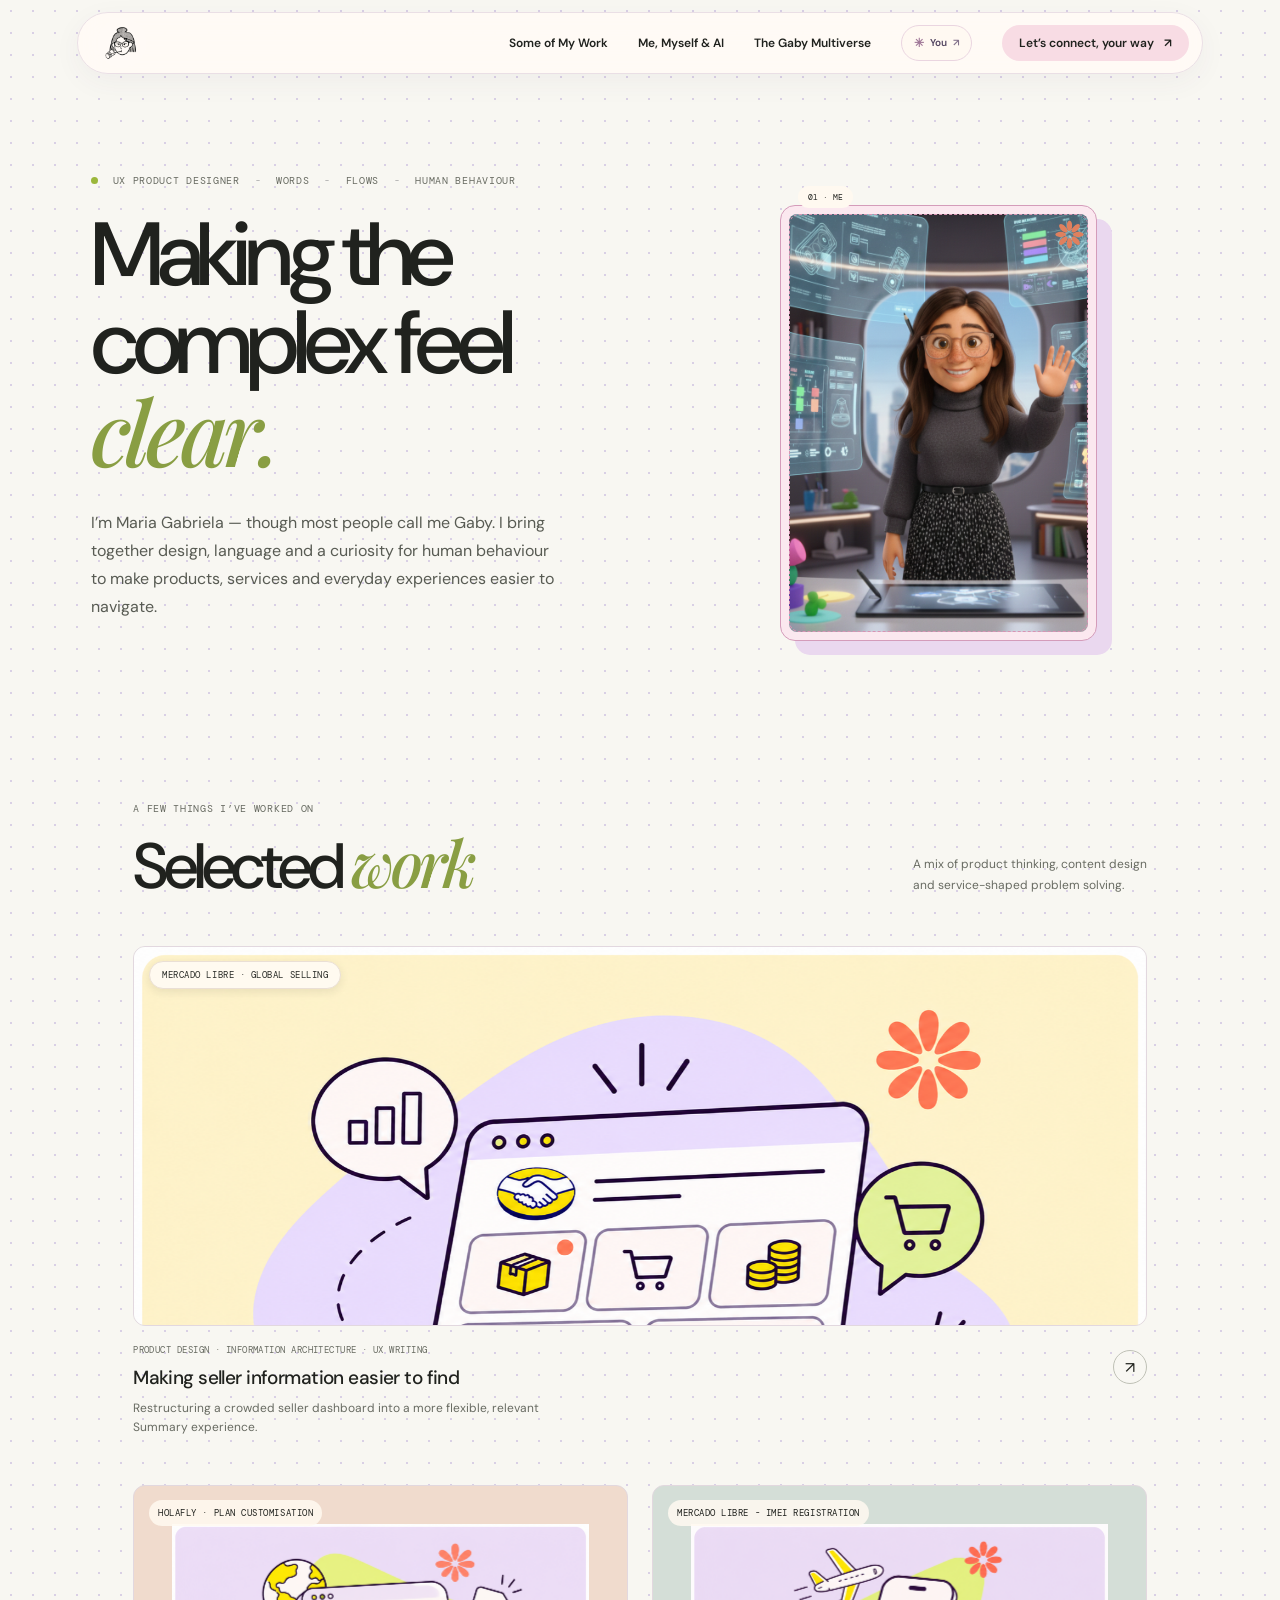
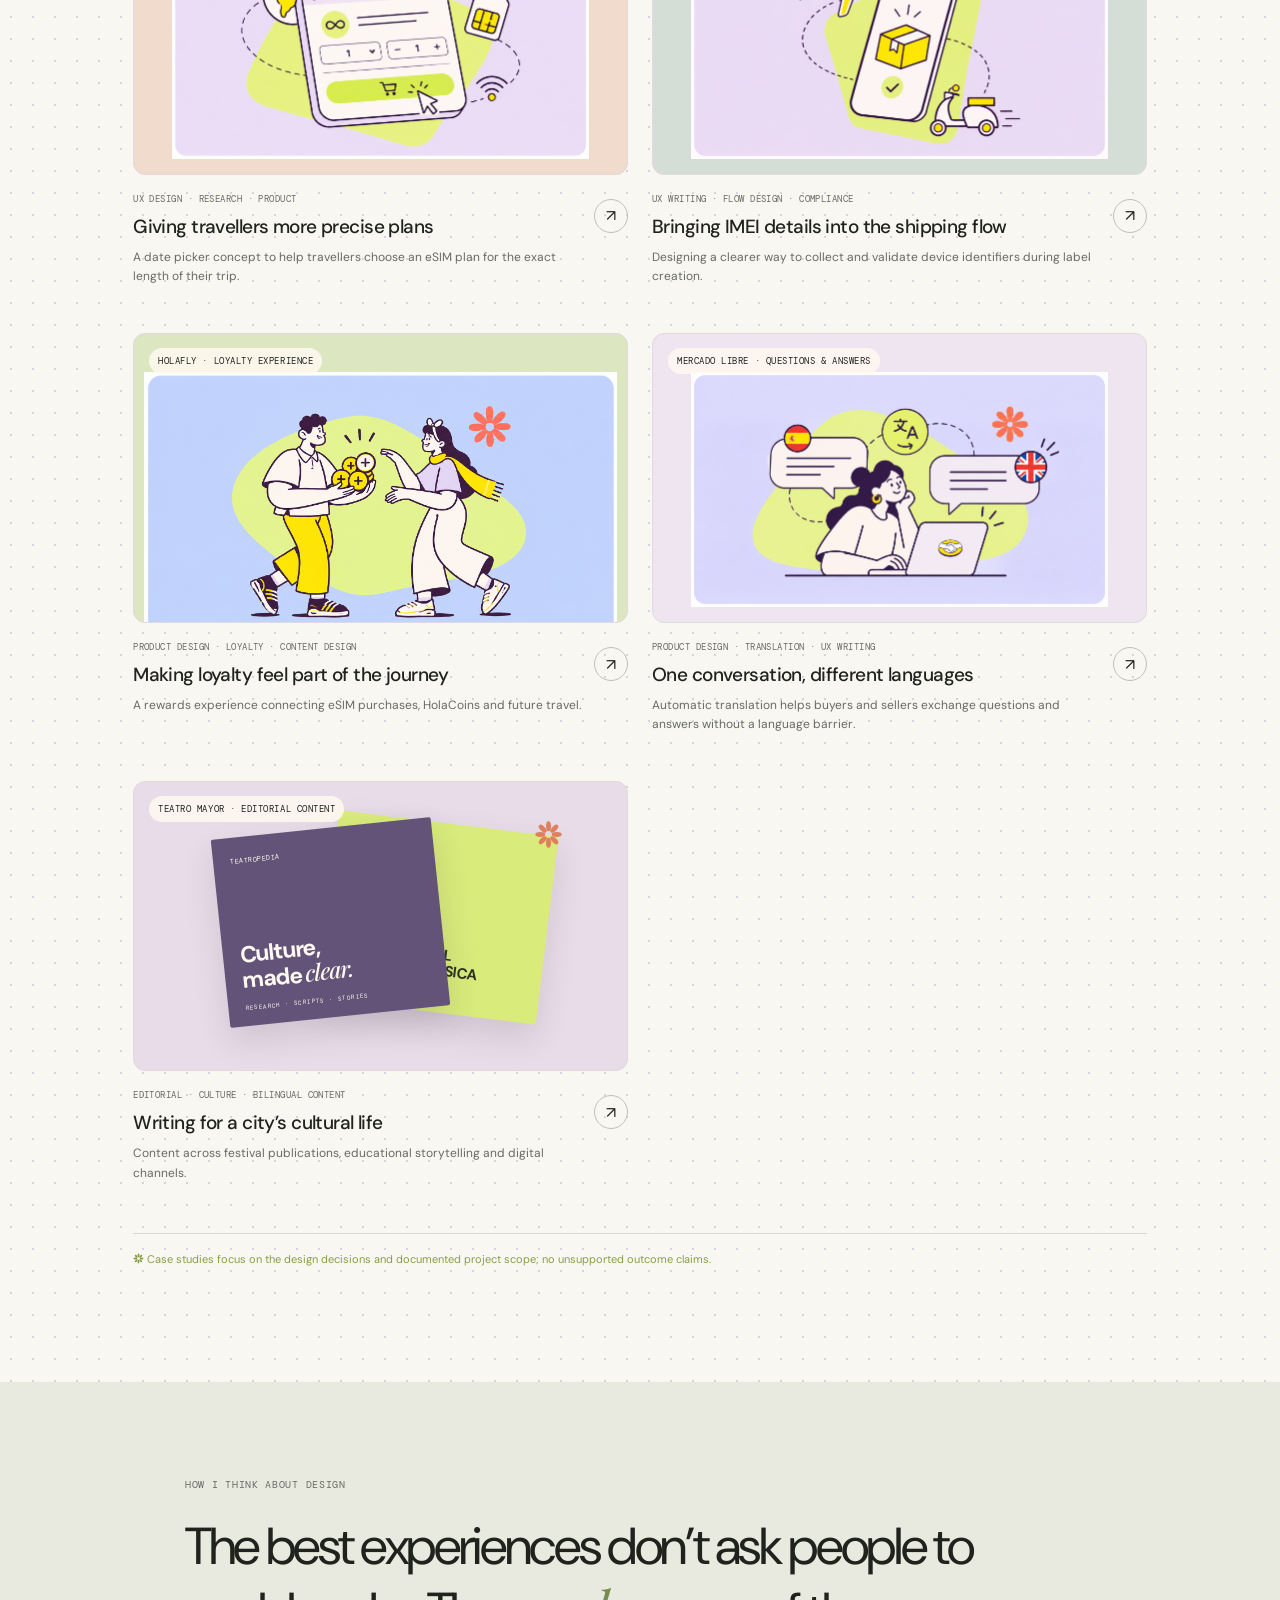
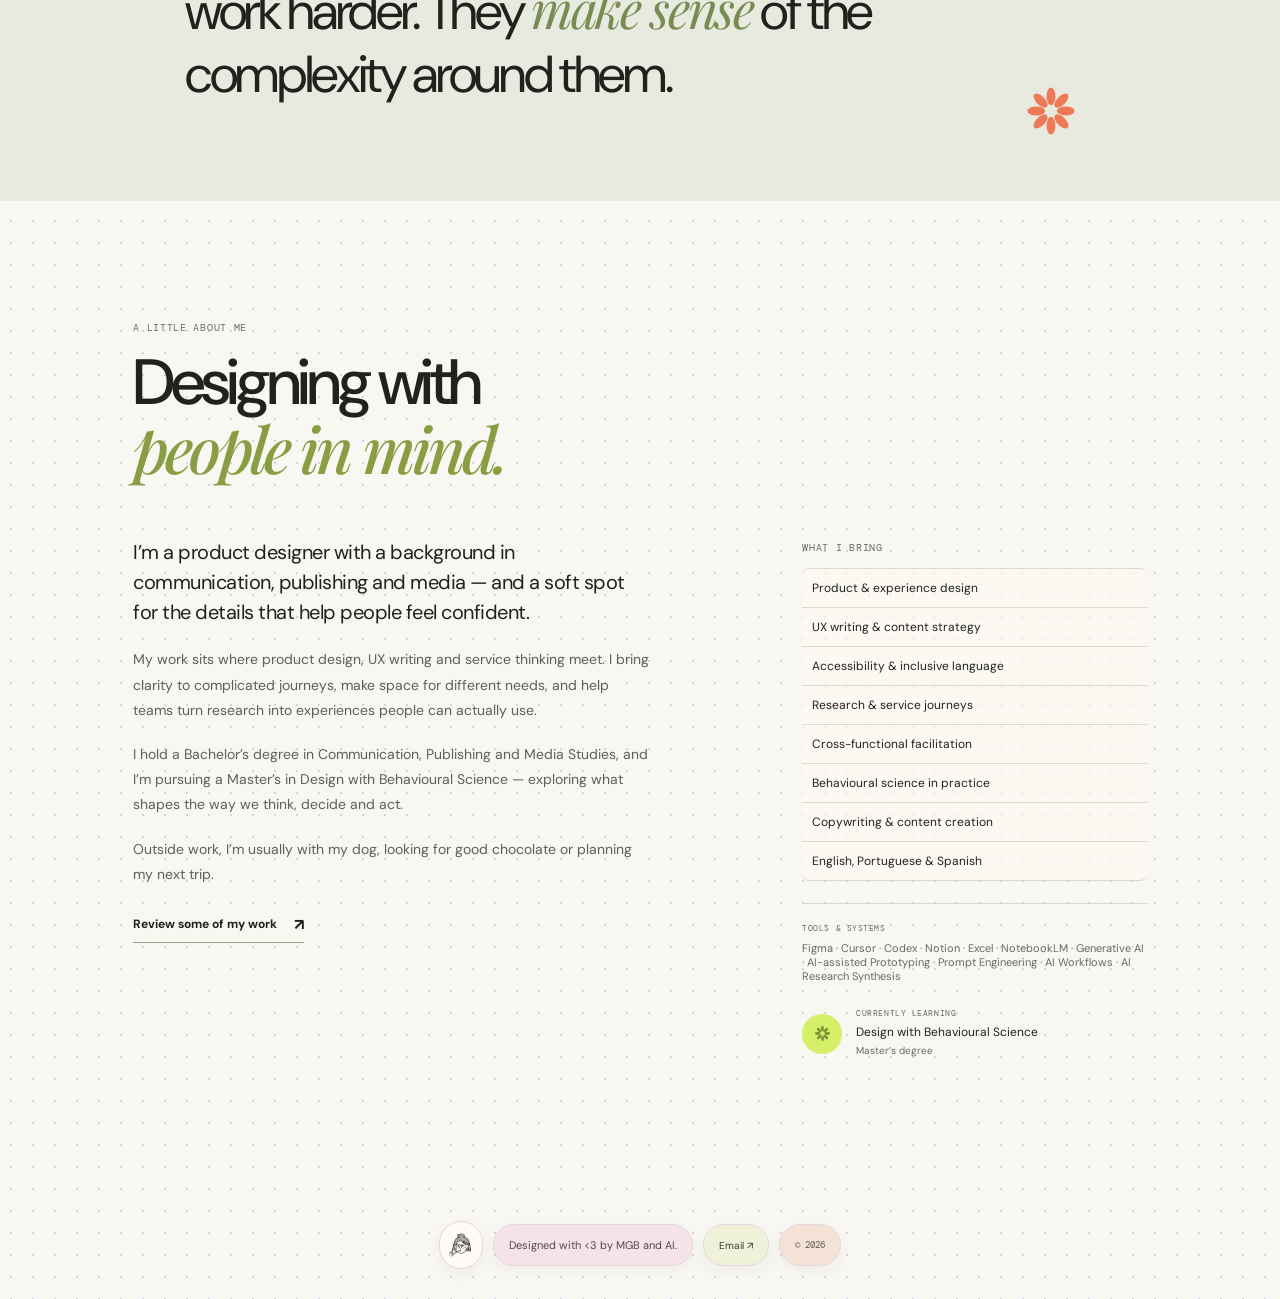
==== commit 46ecab6a: "Add files via upload" ====
--- a/index.html
+++ b/index.html
@@ -20,9 +20,9 @@
   <header class="site-header">
     <a class="wordmark wordmark-image" href="#top" aria-label="Portfolio home"><img src="assets/photo-notion.png" alt=""></a>
     <nav aria-label="Main navigation">
-      <a href="#work">Some of my work</a>
+      <a href="#work">Some of My Work</a><a href="ai.html">Me, Myself &amp; AI</a>
       
-      <a href="cv.html">The Gaby multiverse</a>
+      <a href="cv.html">The Gaby Multiverse</a>
       <button class="visitor-name-control" id="visitor-name-control" type="button" aria-haspopup="dialog" aria-controls="visitor-name-dialog" aria-label="Change your cursor name, currently You"><span aria-hidden="true">✳</span><span id="visitor-name-nav">You</span><span class="visitor-edit-icon" aria-hidden="true">↗</span></button>
       <button class="nav-contact" type="button">Let’s connect, your way <span aria-hidden="true">↗</span></button>
     </nav>
@@ -45,7 +45,7 @@
       <div class="section-heading"><div><p class="eyebrow">A few things I’ve worked on</p><h2 id="work-title">Selected <em>work</em></h2></div><p class="section-note">A mix of product thinking, content design<br>and service-shaped problem solving.</p></div>
       <div class="project-grid">
         <div class="project-featured-wrap">
-<div class="project-visual visual-meli"><span class="visual-label visual-label-meli">MERCADO LIBRE · GLOBAL SELLING</span><div class="summary-image-scroll" role="region" tabindex="0" aria-label="Scrollable preview of the Mercado Libre Summary dashboard"><img src="assets/previous-work/summary-new.png" alt="Illustration of a Mercado Libre seller dashboard and shipping summary" draggable="false"></div></div>
+<a class="project-visual-link" href="summary.html" aria-label="Read the Summary in Global Selling case study"><div class="project-visual visual-meli"><span class="visual-label visual-label-meli">MERCADO LIBRE · GLOBAL SELLING</span><div class="summary-image-scroll" role="region" tabindex="0" aria-label="Scrollable preview of the Mercado Libre Summary dashboard"><img src="assets/previous-work/summary-new.png" alt="Illustration of a Mercado Libre seller dashboard and shipping summary" draggable="false"></div></div></a>
           <a class="project-card project-featured" href="summary.html" aria-label="Read the Summary in Global Selling case study">
             <div class="project-meta"><div><p class="project-type">PRODUCT DESIGN · INFORMATION ARCHITECTURE · UX WRITING</p><h3>Making seller information easier to find</h3></div><span class="arrow-circle" aria-hidden="true">↗</span></div>
             <p class="project-summary">Restructuring a crowded seller dashboard into a more flexible, relevant Summary experience.</p>
--- a/styles.css
+++ b/styles.css
@@ -1,5 +1,5 @@
 :root{--paper:#f5f4ef;--ink:#20221e;--muted:#686b62;--line:#d9d9d0;--lime:#d6ef69;--orange:#ed7956;--serif:'Playfair Display',Georgia,serif;--sans:'DM Sans',Arial,sans-serif;--mono:'DM Mono',monospace}*{box-sizing:border-box}html{scroll-behavior:smooth}body{margin:0;background:var(--paper);color:var(--ink);font-family:var(--sans);-webkit-font-smoothing:antialiased}a{color:inherit;text-decoration:none}.skip-link{position:absolute;top:-60px;left:20px;background:var(--ink);color:white;padding:12px;z-index:9}.skip-link:focus{top:12px}.site-header{height:84px;padding:0 7.1%;display:flex;align-items:center;justify-content:space-between;border-bottom:1px solid var(--line)}.wordmark{font-size:27px;font-weight:700;letter-spacing:-2px}.wordmark span{color:#9bb73b}.site-header nav{display:flex;gap:40px;align-items:center;font-size:12px;font-weight:600}.site-header nav a{transition:opacity .2s}.site-header nav a:hover,.footer-links a:hover{opacity:.58}.nav-contact{border:1px solid var(--ink);border-radius:30px;padding:11px 17px}.nav-contact span{margin-left:7px}.hero{min-height:660px;padding:106px 7.1% 0;position:relative;display:grid;grid-template-columns:1.05fr .95fr;align-items:center;overflow:hidden}.hero-copy{position:relative;z-index:2;padding-bottom:64px}.eyebrow{font:10px var(--mono);letter-spacing:.07em;text-transform:uppercase;margin:0 0 24px;color:var(--muted)}.status-dot{display:inline-block;width:7px;height:7px;border-radius:50%;background:#9bb73b;margin:0 8px 0 0}.eyebrow-sep{margin:0 8px;color:#aaa}.hero h1{font-weight:500;font-size:clamp(58px,7vw,100px);line-height:.98;letter-spacing:-.07em;margin:0 0 28px}.hero h1 em,.section-heading h2 em,.about h2 em,.contact h2 em{font-family:var(--serif);font-weight:500;letter-spacing:-.06em}.hero h1 em{color:#899e43}.hero-intro{max-width:470px;font-size:16px;line-height:1.75;color:#585b53;margin:0 0 29px}.text-link{font-size:12px;font-weight:700;border-bottom:1px solid #9ca087;padding-bottom:7px;display:inline-flex;gap:17px;align-items:center}.text-link span{font-size:16px}.hero-art{width:min(100%,460px);aspect-ratio:1;justify-self:end;position:relative;margin:0 4% 42px 0}.art-orbit{position:absolute;border:1px solid #c6c9ae;border-radius:50%;inset:9%;transform:rotate(-33deg) scaleY(.72)}.orbit-two{inset:9%;transform:rotate(48deg) scaleY(.72);border-color:#b0bc8b}.art-core{position:absolute;left:50%;top:50%;transform:translate(-50%,-50%);width:190px;height:190px;border-radius:50%;background:var(--lime);display:flex;flex-direction:column;align-items:center;justify-content:center;font:13px var(--mono);line-height:1.8;box-shadow:0 15px 45px #aab75b33}.art-core span:nth-child(2){font-size:18px;color:#71812e}.art-tag{position:absolute;font:9px var(--mono);background:var(--paper);padding:8px 10px;border:1px solid var(--line);z-index:2}.tag-a{top:14%;left:12%}.tag-b{right:4%;top:40%}.tag-c{bottom:13%;left:20%}.art-spark{position:absolute;color:var(--orange);font-size:30px}.spark-a{top:19%;right:23%}.spark-b{bottom:25%;right:16%;color:#899e43;font-size:21px}.hero-bottom{position:absolute;bottom:0;left:7.1%;right:7.1%;height:53px;border-top:1px solid var(--line);display:flex;justify-content:space-between;align-items:center;font:9px var(--mono);text-transform:uppercase;letter-spacing:.04em;color:var(--muted)}.hero-bottom b{color:var(--orange);font-size:16px;vertical-align:-2px}.section-wrap{padding-left:10.4%;padding-right:10.4%}.work{padding-top:118px;padding-bottom:116px}.section-heading{display:flex;justify-content:space-between;align-items:end;margin-bottom:47px}.section-heading .eyebrow{margin-bottom:14px}.section-heading h2,.about h2{font-size:clamp(42px,5vw,66px);letter-spacing:-.065em;line-height:1.02;font-weight:500;margin:0}.section-heading h2 em{color:#899e43}.section-note{font-size:12px;line-height:1.7;color:var(--muted);margin:0 0 4px}.project-grid{display:grid;grid-template-columns:repeat(2,minmax(0,1fr));gap:47px 24px}.project-card{display:block;min-width:0}.project-featured{grid-column:auto}.project-visual{height:290px;position:relative;overflow:hidden;border-radius:3px;transition:transform .35s}.project-card:hover .project-visual{transform:translateY(-4px)}.project-featured .project-visual{height:380px}.visual-1{background:#dce7c1}.visual-2{background:#e7c6aa}.visual-3{background:#c5d3cb}.visual-label{position:absolute;top:20px;left:22px;font:9px var(--mono);letter-spacing:.06em;z-index:3}.visual-window{position:absolute;width:57%;height:70%;top:17%;left:21%;background:#faf9f4;border:1px solid #d5d8ca;box-shadow:0 20px 55px #47503d26;transform:rotate(-3deg)}.window-top{height:28px;background:#f0f0e9;border-bottom:1px solid #deded6;display:flex;align-items:center;gap:5px;padding:0 10px}.window-top i{width:5px;height:5px;border-radius:50%;background:#c9c9bc}.window-top span{margin-left:auto;font:8px var(--mono);color:#85877b}.window-content{padding:34px 12%;}.window-line{height:7px;background:#d4d9c3;width:85%;margin-bottom:9px}.window-line.short{width:35%;height:5px;background:#9bac76}.window-line.medium{width:65%}.window-button{width:75px;height:21px;background:#a7bc60;margin-top:18px}.visual-sticker{position:absolute;right:-45px;bottom:4px;background:var(--orange);padding:15px 22px;font:italic 14px var(--serif);line-height:1.3;transform:rotate(7deg)}.visual-2{background:#e9d4b9}.journey-path{position:absolute;top:39%;left:9%;right:9%;display:flex;justify-content:space-between;align-items:center;font:12px var(--mono);z-index:2}.journey-path b{font-size:24px;font-weight:400;color:#9c634a}.path-orb{position:absolute;border-radius:50%;border:1px solid #ba866a}.orb-1{width:115px;height:115px;left:11%;top:22%}.orb-2{width:157px;height:157px;left:41%;top:12%;background:#e4ad82aa}.orb-3{width:95px;height:95px;right:9%;top:26%;background:#d7a17f44}.path-caption{position:absolute;left:40%;bottom:12%;font:italic 16px var(--serif);line-height:1.4}.visual-3{background:#cad9d1}.quote-card{position:absolute;left:24%;top:13%;height:74%;width:53%;background:#f5f3e9;padding:28px 34px;box-shadow:0 15px 35px #34473c22;transform:rotate(3deg)}.quote-mark{font:48px var(--serif);color:#e27656;line-height:.6}.quote-card p{font-size:24px;line-height:1.03;letter-spacing:-.04em;margin:14px 0 20px}.quote-card em{font-family:var(--serif);color:#788b52}.quote-foot{font:7px var(--mono);letter-spacing:.05em}.visual-flower{position:absolute;right:10%;top:15%;font-size:44px;color:#e27656}.project-meta{display:flex;justify-content:space-between;align-items:center;padding-top:18px}.project-type{font:9px var(--mono);letter-spacing:.05em;color:var(--muted);margin:0 0 9px}.project-meta h3{font-size:19px;font-weight:500;letter-spacing:-.03em;margin:0}.arrow-circle{border:1px solid #bfc1b6;border-radius:50%;width:34px;height:34px;display:grid;place-items:center;font-size:16px;transition:background .2s,color .2s}.project-card:hover .arrow-circle{background:var(--ink);color:white}.project-summary{font-size:12px;line-height:1.6;color:var(--muted);max-width:450px;margin:9px 0 0}.work-footnote{border-top:1px solid var(--line);padding-top:18px;margin:50px 0 0;font-size:11px;color:var(--muted)}.work-footnote span{color:#899e43;margin-right:8px}.manifesto{background:#e8eadf;padding:96px 10.4%}.manifesto-inner{max-width:910px;margin:auto;position:relative}.manifesto .eyebrow{margin-bottom:24px}.manifesto-quote{font-size:clamp(29px,4.1vw,52px);line-height:1.2;letter-spacing:-.045em;max-width:800px;margin:0}.manifesto-quote em{font-family:var(--serif);color:#788b52}.manifesto-mark{position:absolute;right:2%;bottom:-32px;color:var(--orange);font-size:52px}.about{padding-top:120px;padding-bottom:132px}.about-top .eyebrow{margin-bottom:16px}.about h2{margin-bottom:52px}.about h2 em{color:#899e43}.about-content{display:grid;grid-template-columns:1.2fr .8fr;gap:15%}.about-copy{max-width:555px}.about-copy p{font-size:14px;line-height:1.8;color:#5d6057;margin:0 0 19px}.about-copy .about-lead{font-size:20px;line-height:1.5;letter-spacing:-.025em;color:var(--ink);margin-bottom:20px}.about-copy .text-link{margin-top:8px}.about-aside>.eyebrow{margin:4px 0 14px}.about-aside ul{padding:0;margin:0;list-style:none}.about-aside li{border-top:1px solid var(--line);padding:11px 0;font-size:12px}.about-aside li:last-child{border-bottom:1px solid var(--line)}.education-note{display:flex;align-items:center;gap:14px;margin-top:25px}.education-icon{width:40px;height:40px;border-radius:50%;background:var(--lime);display:grid;place-items:center;color:#7d9234}.education-note .eyebrow{font-size:8px;margin:0 0 5px}.education-note p{font-size:12px;line-height:1.5;margin:0}.education-note small{font-size:10px;color:var(--muted)}.contact{background:#272a24;color:#f5f4ef;padding:100px 10.4%;overflow:hidden}.contact-inner{max-width:910px;margin:auto;position:relative}.contact .eyebrow{color:#c4c7b8;margin-bottom:20px}.contact h2{font-size:clamp(55px,7.5vw,96px);line-height:.96;letter-spacing:-.07em;font-weight:500;margin:0 0 36px}.contact h2 em{color:var(--lime)}.contact-button{display:inline-flex;align-items:center;gap:30px;background:var(--lime);color:#25281f;border-radius:30px;padding:14px 19px;font-size:12px;font-weight:700}.contact-button span{font-size:17px}.contact-scribble{position:absolute;right:5%;top:8%;font-size:180px;color:#41483a}.site-footer{height:93px;padding:0 7.1%;display:flex;align-items:center;justify-content:space-between;background:#272a24;color:#eee;border-top:1px solid #494b43}.site-footer .wordmark{font-size:22px}.site-footer .wordmark span{color:var(--lime)}.site-footer p{font-size:10px;color:#b7baae}.footer-links{display:flex;gap:24px;font-size:10px}.copyright{font:9px var(--mono);color:#b7baae}
-@media(max-width:760px){.site-header{height:70px;padding:0 6%}.site-header nav{gap:19px;font-size:10px}.site-header nav a:nth-child(2){display:none}.nav-contact{padding:9px 12px}.hero{padding:77px 6% 0;min-height:auto;grid-template-columns:1fr}.hero-copy{padding-bottom:0}.hero h1{font-size:clamp(58px,13vw,88px)}.hero-intro{font-size:14px;max-width:440px}.hero-art{width:min(78vw,380px);justify-self:center;margin:42px 0 54px}.art-core{width:145px;height:145px;font-size:11px}.hero-bottom{left:6%;right:6%;font-size:7px}.hero-bottom span:nth-child(2){display:none}.section-wrap{padding-left:6%;padding-right:6%}.work{padding-top:84px;padding-bottom:82px}.section-heading{align-items:start;gap:20px;flex-direction:column;margin-bottom:31px}.section-heading h2,.about h2{font-size:51px}.section-note br{display:none}.project-grid{grid-template-columns:1fr;gap:36px}.project-featured{grid-column:auto}.project-visual,.project-featured .project-visual{height:270px}.visual-window{width:68%;left:16%}.manifesto{padding:75px 7%}.manifesto-quote{font-size:34px}.manifesto-mark{font-size:38px;bottom:-45px}.about{padding-top:82px;padding-bottom:88px}.about h2{margin-bottom:34px}.about-content{grid-template-columns:1fr;gap:46px}.about-copy .about-lead{font-size:18px}.contact{padding:78px 7%}.contact h2{font-size:67px}.contact-scribble{font-size:110px;right:-7%;top:25%}.site-footer{height:auto;min-height:100px;padding:20px 6%;display:grid;grid-template-columns:1fr 1fr;gap:15px}.site-footer p{grid-column:1;grid-row:2;margin:0}.footer-links{grid-column:2;grid-row:1;justify-content:flex-end}.copyright{grid-column:2;grid-row:2;text-align:right}}@media(max-width:380px){.site-header nav{gap:12px}.site-header nav a:first-child{display:none}.hero-bottom span:last-child{display:none}.project-visual,.project-featured .project-visual{height:235px}.quote-card{padding:22px}.quote-card p{font-size:20px}.site-footer p{font-size:9px}}
+@media(max-width:760px){.site-header{height:70px;padding:0 6%}.site-header nav{gap:19px;font-size:10px}.site-header nav a:nth-child(3){display:none}.nav-contact{padding:9px 12px}.hero{padding:77px 6% 0;min-height:auto;grid-template-columns:1fr}.hero-copy{padding-bottom:0}.hero h1{font-size:clamp(58px,13vw,88px)}.hero-intro{font-size:14px;max-width:440px}.hero-art{width:min(78vw,380px);justify-self:center;margin:42px 0 54px}.art-core{width:145px;height:145px;font-size:11px}.hero-bottom{left:6%;right:6%;font-size:7px}.hero-bottom span:nth-child(2){display:none}.section-wrap{padding-left:6%;padding-right:6%}.work{padding-top:84px;padding-bottom:82px}.section-heading{align-items:start;gap:20px;flex-direction:column;margin-bottom:31px}.section-heading h2,.about h2{font-size:51px}.section-note br{display:none}.project-grid{grid-template-columns:1fr;gap:36px}.project-featured{grid-column:auto}.project-visual,.project-featured .project-visual{height:270px}.visual-window{width:68%;left:16%}.manifesto{padding:75px 7%}.manifesto-quote{font-size:34px}.manifesto-mark{font-size:38px;bottom:-45px}.about{padding-top:82px;padding-bottom:88px}.about h2{margin-bottom:34px}.about-content{grid-template-columns:1fr;gap:46px}.about-copy .about-lead{font-size:18px}.contact{padding:78px 7%}.contact h2{font-size:67px}.contact-scribble{font-size:110px;right:-7%;top:25%}.site-footer{height:auto;min-height:100px;padding:20px 6%;display:grid;grid-template-columns:1fr 1fr;gap:15px}.site-footer p{grid-column:1;grid-row:2;margin:0}.footer-links{grid-column:2;grid-row:1;justify-content:flex-end}.copyright{grid-column:2;grid-row:2;text-align:right}}@media(max-width:380px){.site-header nav{gap:12px}.site-header nav a:first-child{display:none}.hero-bottom span:last-child{display:none}.project-visual,.project-featured .project-visual{height:235px}.quote-card{padding:22px}.quote-card p{font-size:20px}.site-footer p{font-size:9px}}
 @media(prefers-reduced-motion:reduce){html{scroll-behavior:auto}*,*::before,*::after{transition:none!important}}
 
 /* Keep the learning note's icon and copy in separate, predictable columns. */
--- a/portfolio-overrides.css
+++ b/portfolio-overrides.css
@@ -20,15 +20,16 @@
 
 .project-featured-wrap{grid-column:1/-1;min-width:0}
 .project-featured-wrap .project-featured{grid-column:auto}
-.project-featured-wrap>.project-visual.visual-meli{padding:0;display:block}
+.project-visual-link{display:block;color:inherit;text-decoration:none}
+.project-featured-wrap>.project-visual-link>.project-visual.visual-meli{padding:0;display:block}
 .summary-image-scroll{position:absolute;inset:0;overflow-y:auto;overflow-x:hidden;overscroll-behavior:contain;-webkit-overflow-scrolling:touch;scroll-behavior:smooth;scrollbar-width:thin;scrollbar-color:#b7a8bc #ffffff35}
 .summary-image-scroll img{display:block;width:100%;height:auto;object-fit:contain;object-position:top center;box-shadow:none;user-select:none}
 .summary-image-scroll::-webkit-scrollbar{width:7px}
 .summary-image-scroll::-webkit-scrollbar-track{background:#ffffff35}
 .summary-image-scroll::-webkit-scrollbar-thumb{background:#b7a8bc99;border:2px solid transparent;border-radius:999px;background-clip:padding-box}
 @media(prefers-reduced-motion:reduce){.summary-image-scroll{scroll-behavior:auto}}
-.project-featured-wrap>.project-visual{height:380px}
-@media(max-width:760px){.project-featured-wrap>.project-visual{height:270px}}
+.project-featured-wrap>.project-visual-link>.project-visual{height:380px}
+@media(max-width:760px){.project-featured-wrap>.project-visual-link>.project-visual{height:270px}}
 .visual-5{background:#eee5f0}
 .site-footer .wordmark-image{width:44px;height:44px;flex:0 0 44px;background:#fffaf2;border:1px solid #e4dbe3}
 
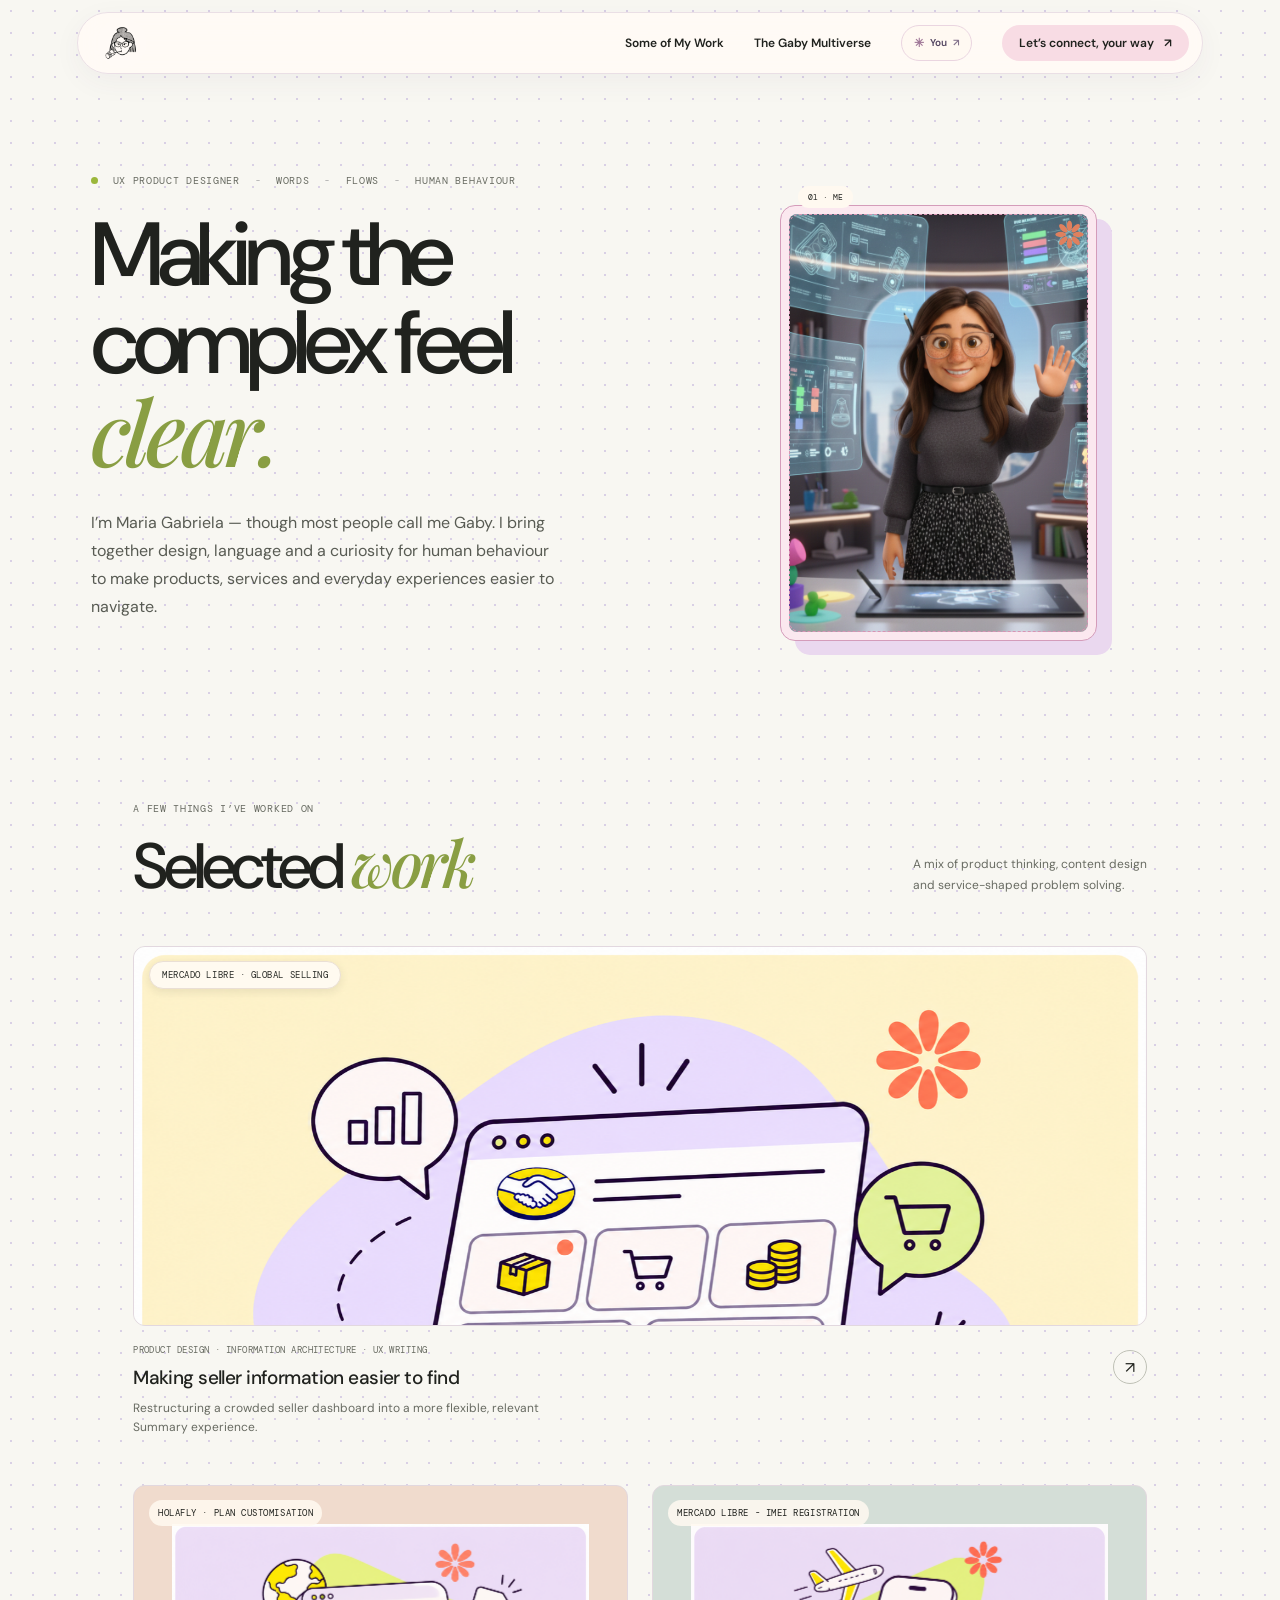
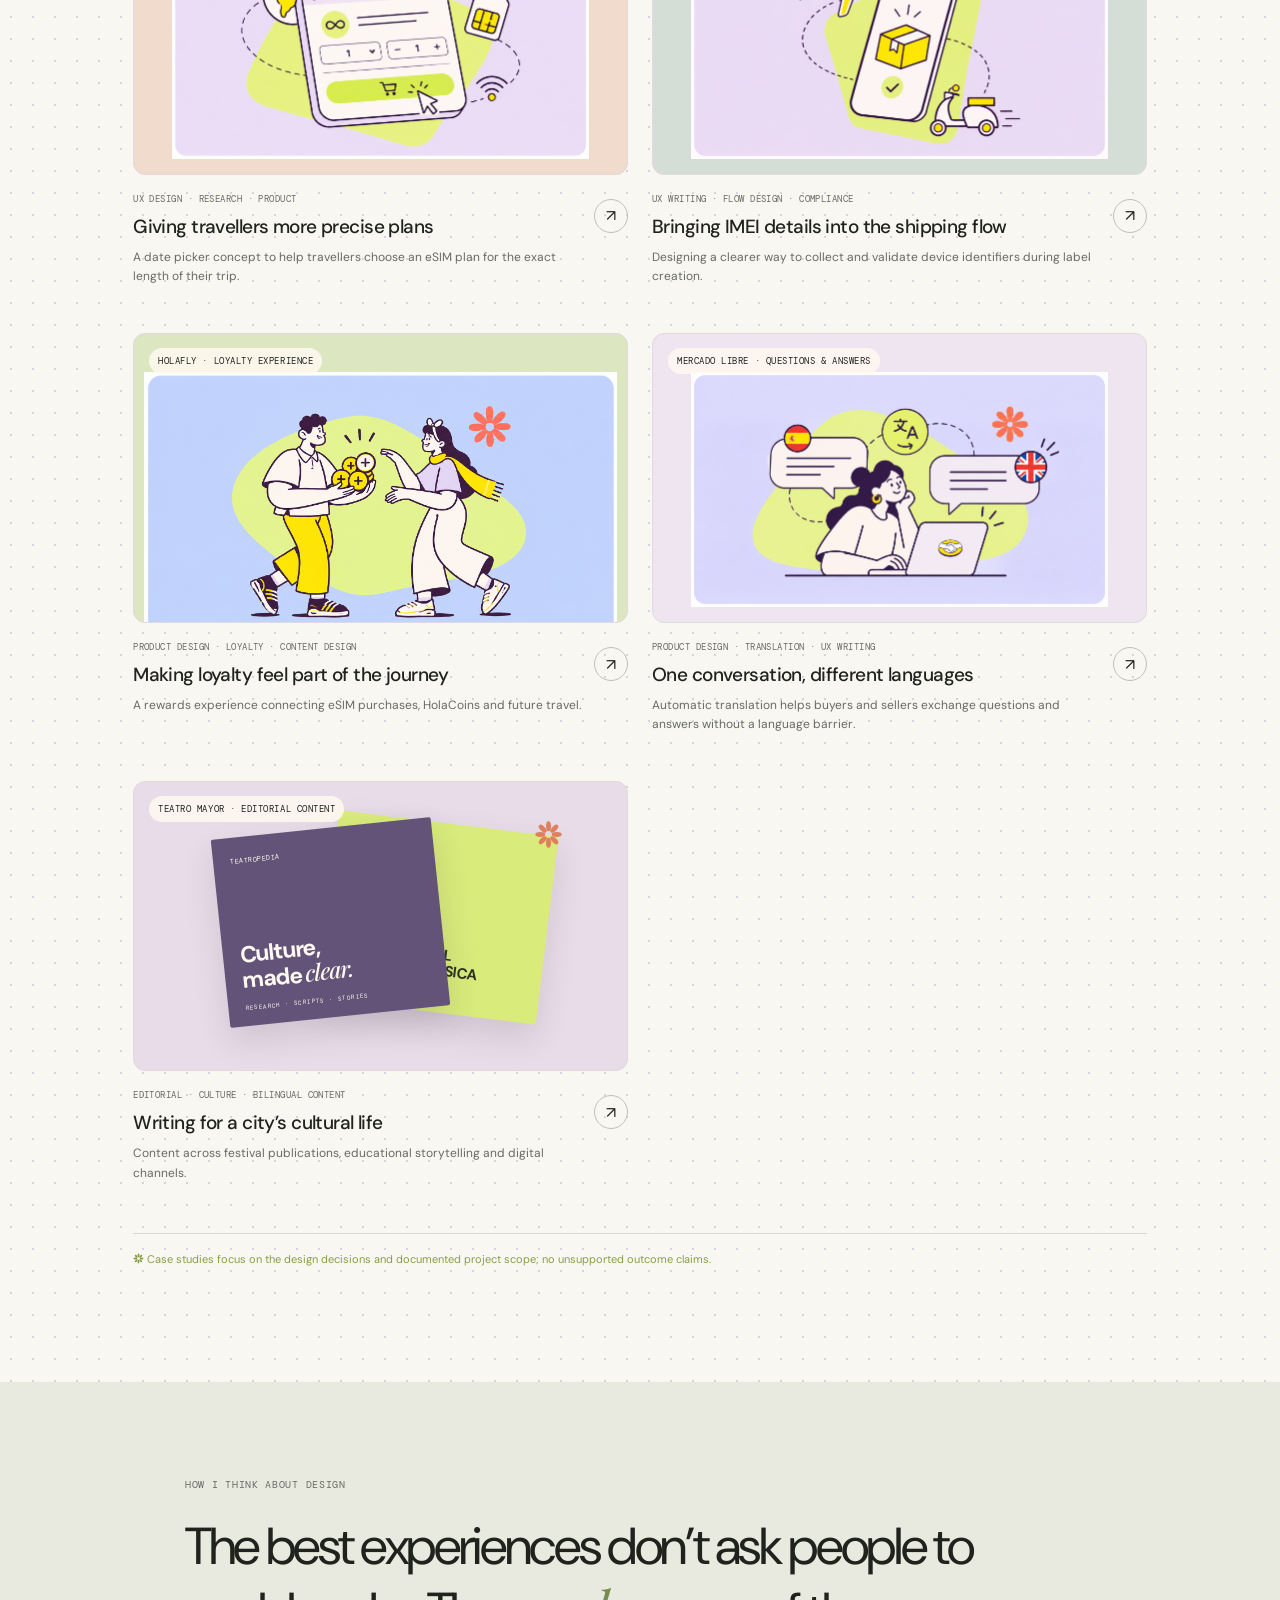
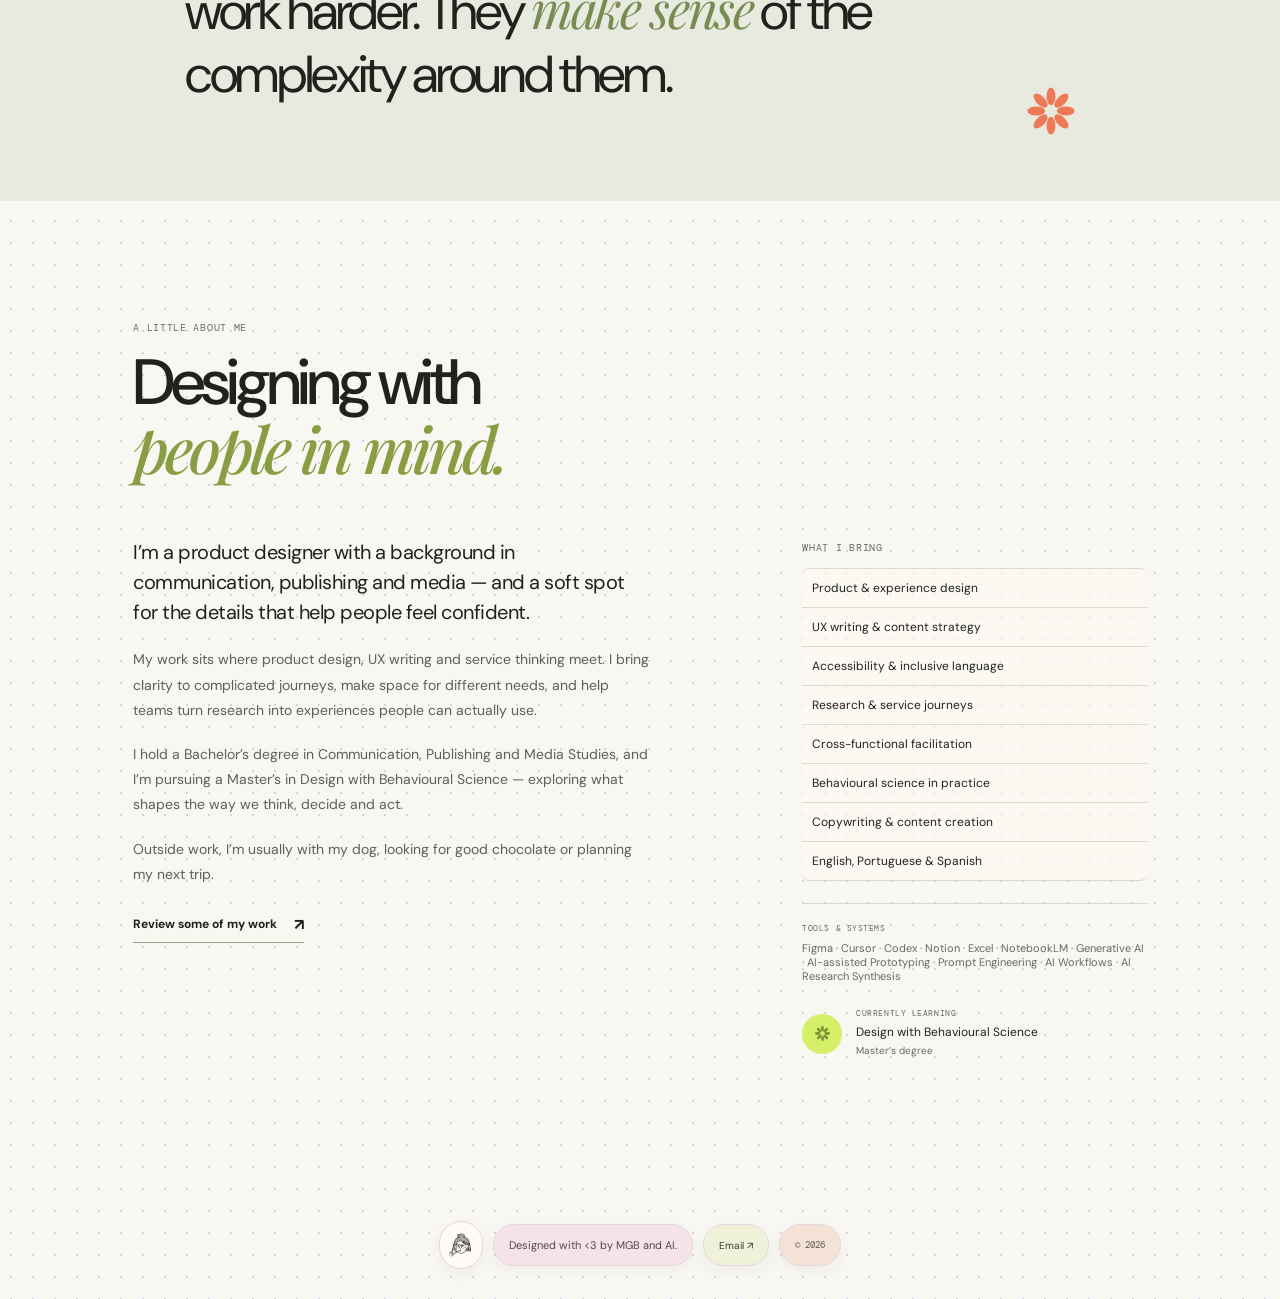
==== commit bee329b5: "Add files via upload" ====
--- a/index.html
+++ b/index.html
@@ -20,9 +20,7 @@
   <header class="site-header">
     <a class="wordmark wordmark-image" href="#top" aria-label="Portfolio home"><img src="assets/photo-notion.png" alt=""></a>
     <nav aria-label="Main navigation">
-      <a href="#work">Some of My Work</a><a href="ai.html">Me, Myself &amp; AI</a>
-      
-      <a href="cv.html">The Gaby Multiverse</a>
+      <a href="#work">Some of My Work</a><a href="cv.html">The Gaby Multiverse</a>
       <button class="visitor-name-control" id="visitor-name-control" type="button" aria-haspopup="dialog" aria-controls="visitor-name-dialog" aria-label="Change your cursor name, currently You"><span aria-hidden="true">✳</span><span id="visitor-name-nav">You</span><span class="visitor-edit-icon" aria-hidden="true">↗</span></button>
       <button class="nav-contact" type="button">Let’s connect, your way <span aria-hidden="true">↗</span></button>
     </nav>
